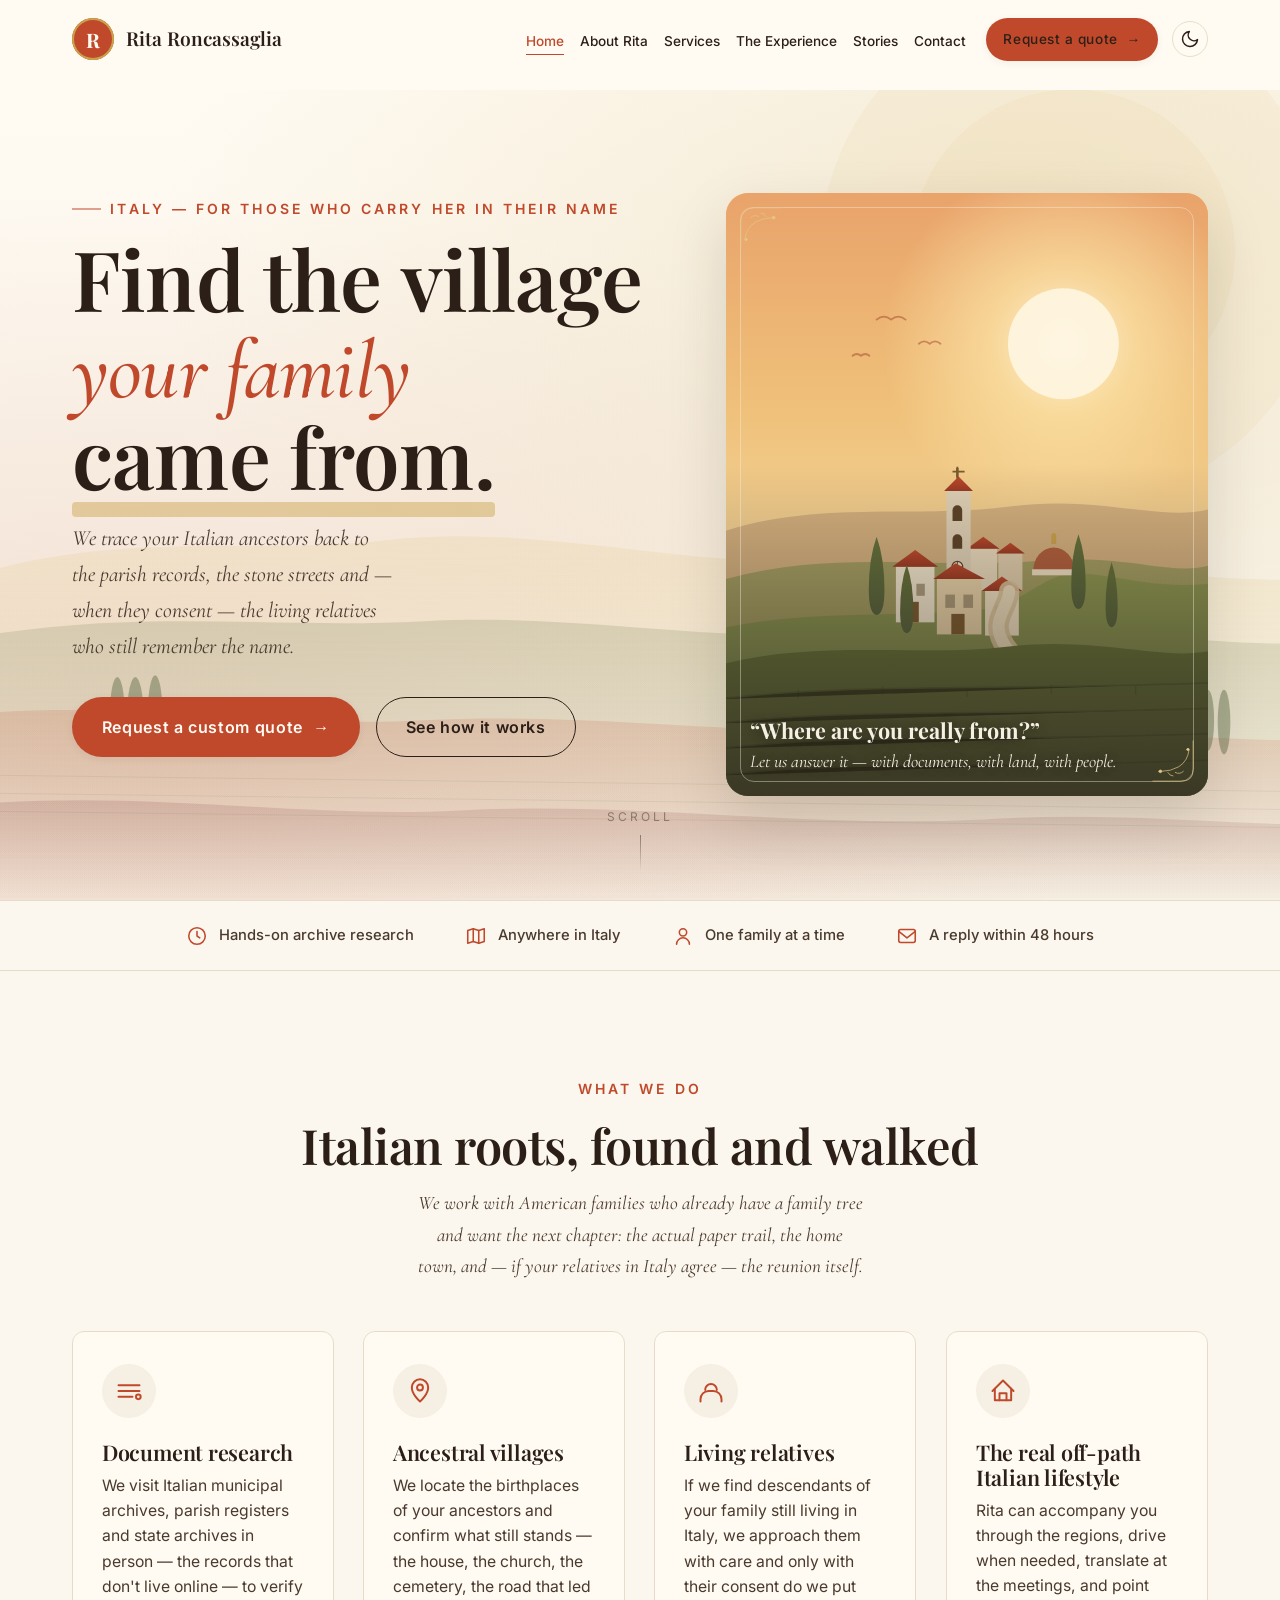
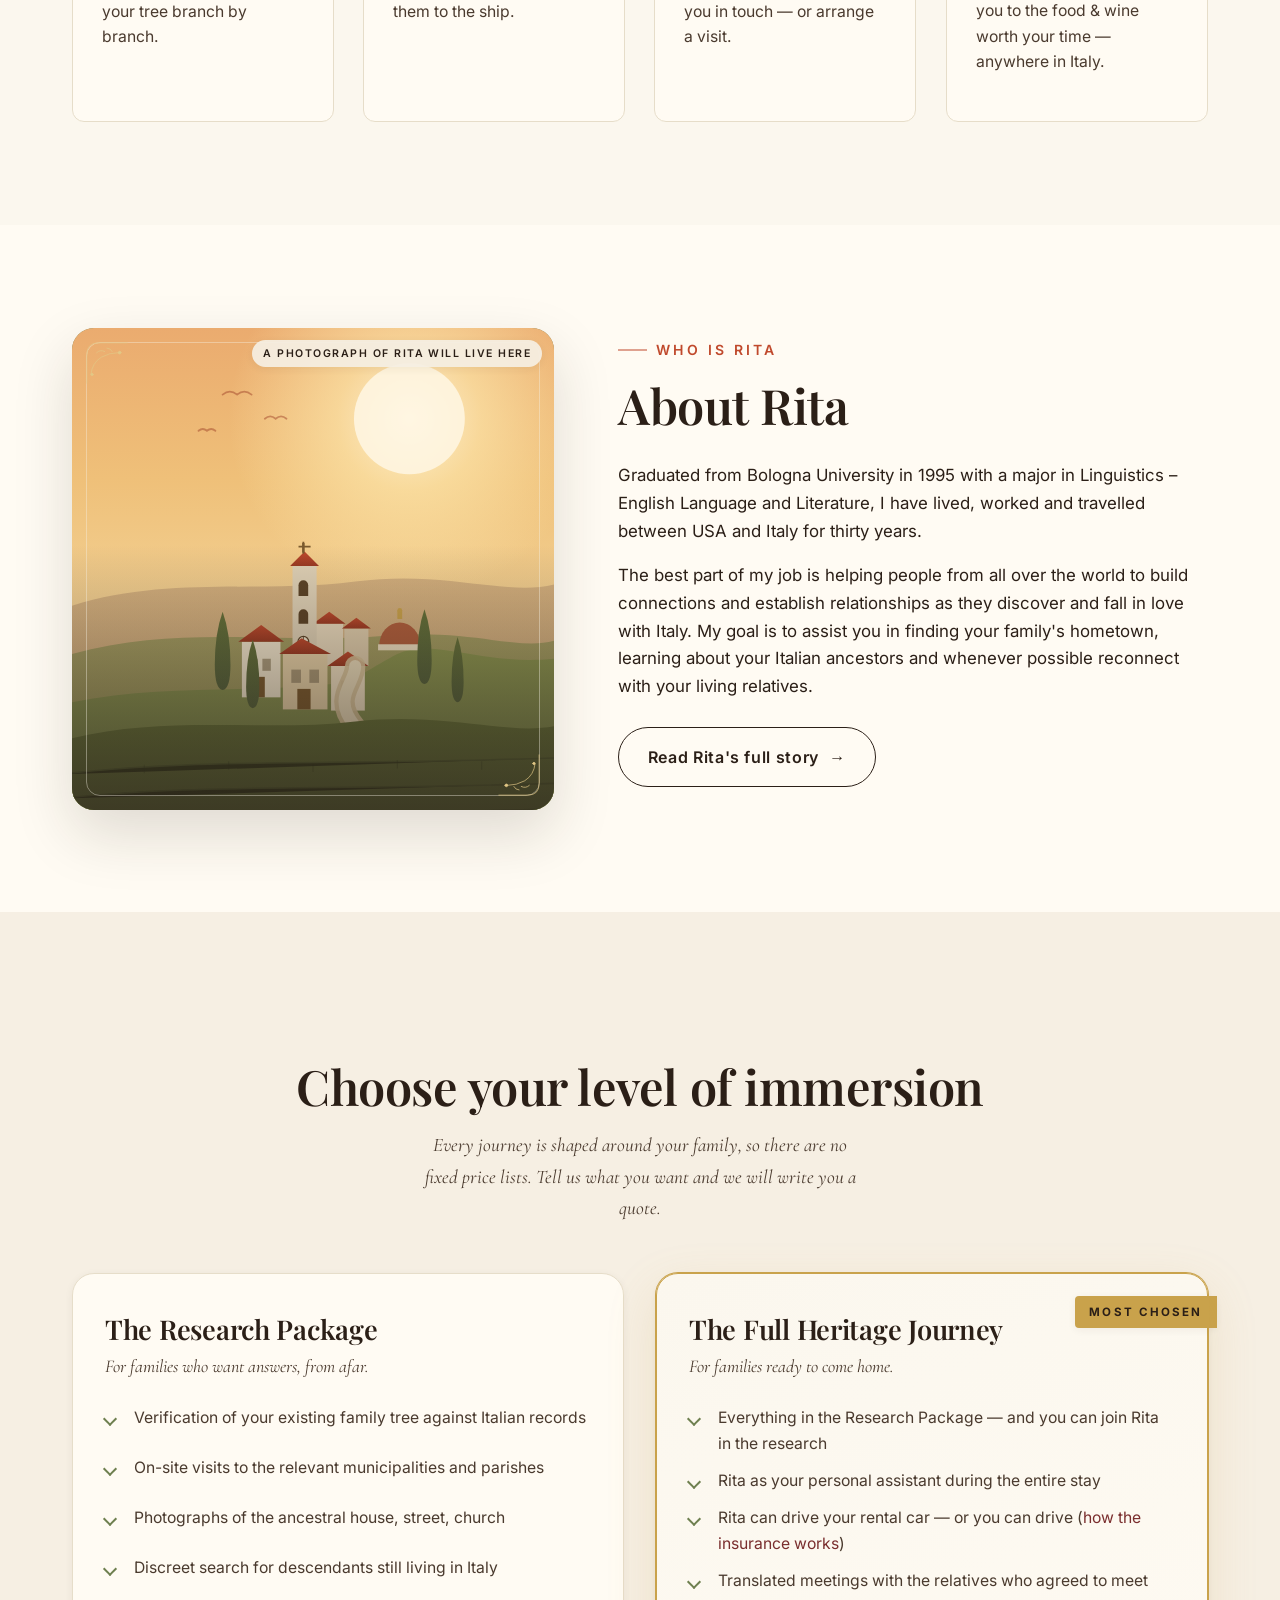
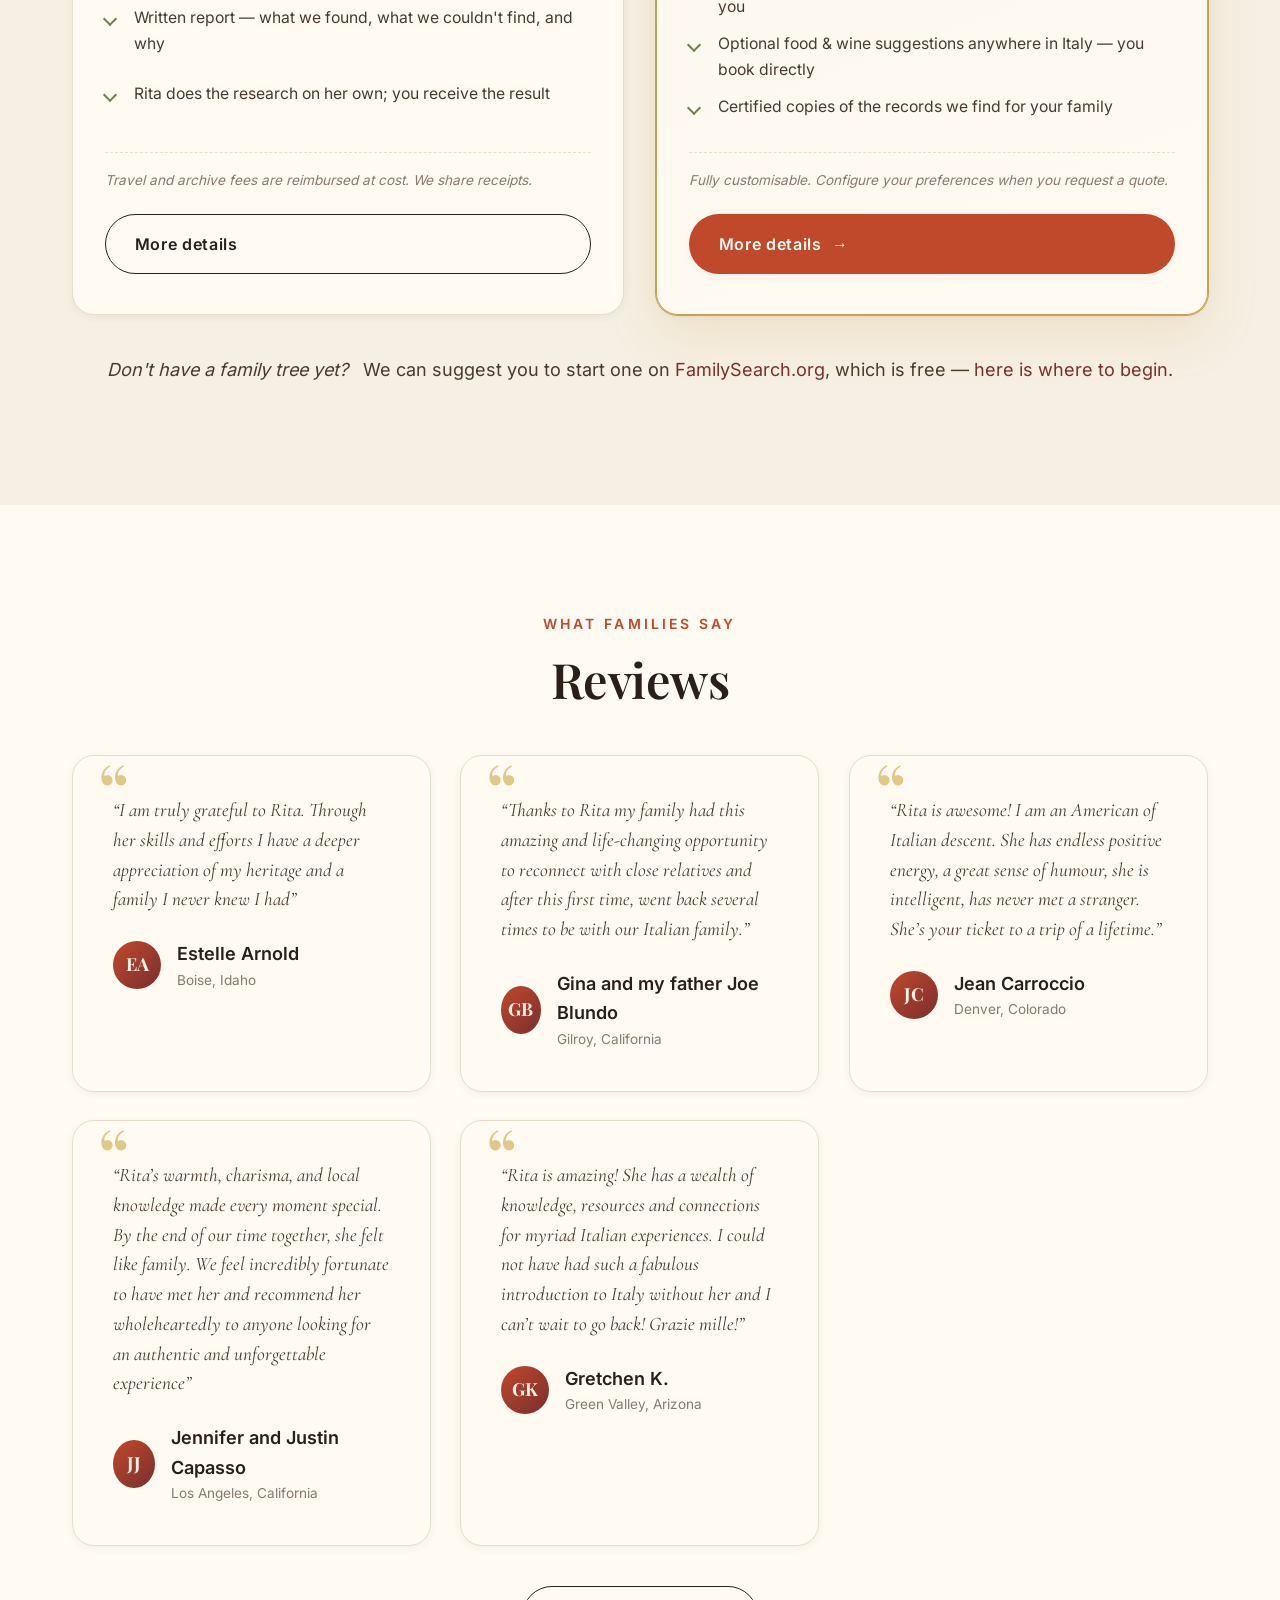
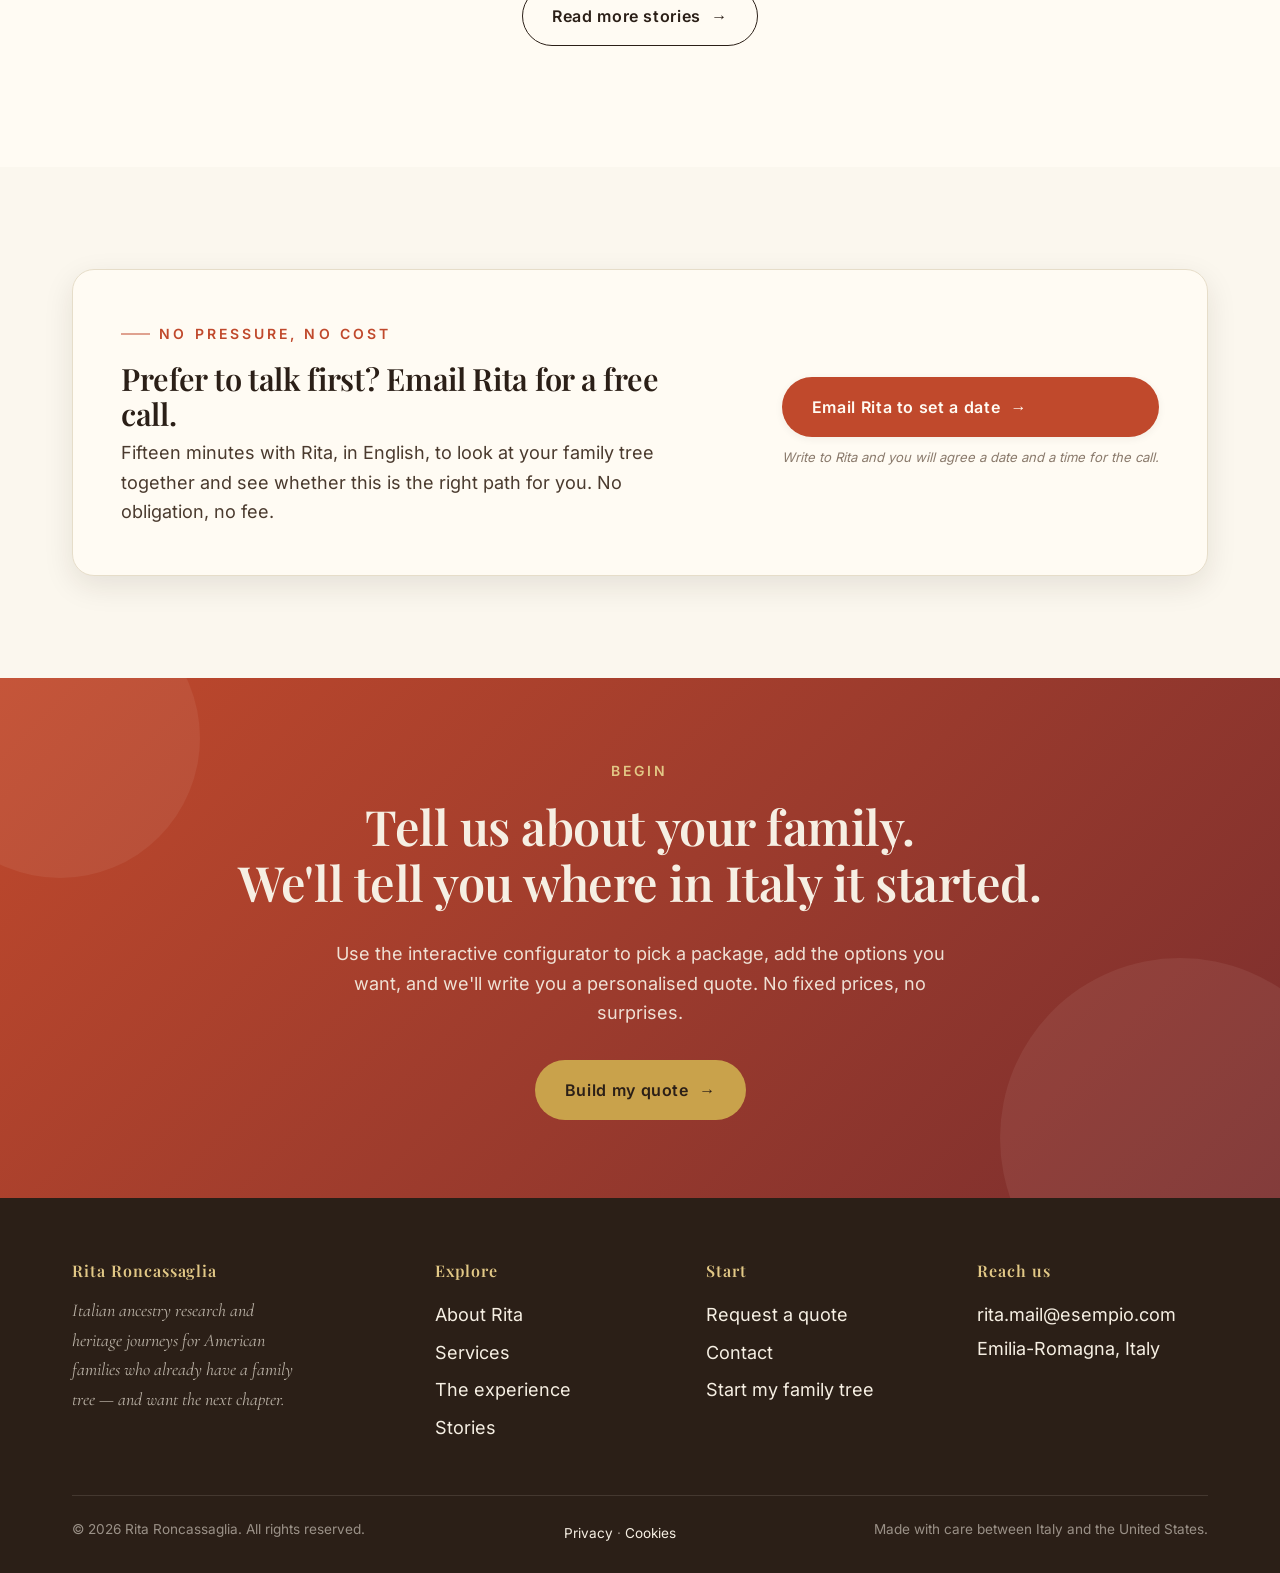
==== index.html @ 7b9db57c "Rita Roncassaglia — Italian ancestry & heritage journeys Static showcase site: HTML, CSS and vanilla" ====
<!DOCTYPE html>
<html lang="en">
<head>
  <meta charset="UTF-8" />
  <meta name="viewport" content="width=device-width, initial-scale=1.0" />
  <meta name="color-scheme" content="light dark" />
  <script>
    (function(){
      function apply(){
        try{
          if(localStorage.getItem("rr_theme")==="dark"){
            document.documentElement.setAttribute("data-theme","dark");
          }else{
            document.documentElement.removeAttribute("data-theme");
          }
        }catch(e){}
      }
      apply();
      window.addEventListener("pageshow", function(e){ if(e.persisted) apply(); });
    })();
  </script>
  <title>Rita Roncassaglia — Italian Ancestry & Heritage Journeys</title>
  <meta name="description" content="Discover your Italian roots. Rita Roncassaglia researches family histories across Italian municipalities and accompanies American families to the villages of their ancestors." />

  <!-- Favicon -->
  <link rel="icon" href="assets/img/favicon.svg" type="image/svg+xml" />
  <link rel="apple-touch-icon" href="assets/img/favicon.svg" />

  <!-- Social cards -->
  <meta property="og:type" content="website" />
  <meta property="og:title" content="Rita Roncassaglia — Italian Ancestry & Heritage Journeys" />
  <meta property="og:description" content="We trace your Italian ancestors to the parish records, the home town, and — when they consent — the living relatives who still remember the name." />
  <meta property="og:image" content="https://rikybasket33.github.io/sito-rita/assets/img/og-card.png" />
  <meta property="og:locale" content="en_US" />
  <meta name="twitter:card" content="summary_large_image" />
  <meta name="twitter:title" content="Rita Roncassaglia — Italian Ancestry & Heritage Journeys" />
  <meta name="twitter:description" content="Find the village your family came from. Document research and heritage journeys across Italy." />
  <meta name="twitter:image" content="https://rikybasket33.github.io/sito-rita/assets/img/og-card.png" />

  <link rel="stylesheet" href="assets/css/fonts.css">
  <link rel="stylesheet" href="assets/css/main.css" />
  <link rel="stylesheet" href="assets/css/responsive.css" />

  <!-- Structured data: helps Google show the business correctly -->
  <script type="application/ld+json">
  {
    "@context": "https://schema.org",
    "@type": "ProfessionalService",
    "name": "Rita Roncassaglia — Italian Ancestry & Heritage Journeys",
    "description": "Italian ancestry research and heritage journeys for American families.",
    "areaServed": "IT",
    "knowsLanguage": ["en", "it"],
    "address": { "@type": "PostalAddress", "addressRegion": "Emilia-Romagna", "addressCountry": "IT" },
    "founder": { "@type": "Person", "name": "Rita Roncassaglia" }
  }
  </script>
</head>
<body>

  <a class="skip-link" href="#main">Skip to content</a>

  <!-- ============================= NAV ============================= -->
  <header class="nav">
    <div class="container nav__inner">
      <a href="index.html" class="brand" aria-label="Home">
        <span class="brand__mark">R</span>
        <span>
          <span class="brand__name" data-biz="name">Rita Roncassaglia</span>
          <span class="brand__tagline" data-biz="tagline">Italian Ancestry &amp; Heritage Journeys</span>
        </span>
      </a>
      <nav class="nav__group">
        <ul class="nav__links">
          <li><a href="index.html">Home</a></li>
          <li><a href="about.html">About Rita</a></li>
          <li><a href="services.html">Services</a></li>
          <li><a href="experience.html">The Experience</a></li>
          <li><a href="testimonials.html">Stories</a></li>
          <li><a href="contact.html">Contact</a></li>
          <li class="nav__cta"><a class="btn btn--primary" href="quote.html"><span>Request a quote</span> <span class="arrow">→</span></a></li>
        </ul>
        <button class="theme-toggle" type="button" aria-label="Switch to dark mode" aria-pressed="false">
          <svg class="icon-moon" viewBox="0 0 24 24" fill="none" stroke="currentColor" stroke-width="1.8" stroke-linecap="round" stroke-linejoin="round" aria-hidden="true">
            <path d="M21 12.79A9 9 0 1 1 11.21 3 7 7 0 0 0 21 12.79z"/>
          </svg>
          <svg class="icon-sun" viewBox="0 0 24 24" fill="none" stroke="currentColor" stroke-width="1.8" stroke-linecap="round" stroke-linejoin="round" aria-hidden="true">
            <circle cx="12" cy="12" r="4"/>
            <path d="M12 2v2M12 20v2M4.93 4.93l1.41 1.41M17.66 17.66l1.41 1.41M2 12h2M20 12h2M4.93 19.07l1.41-1.41M17.66 6.34l1.41-1.41"/>
          </svg>
        </button>
        <button class="nav__toggle" aria-label="Menu" aria-expanded="false">
          <span></span><span></span><span></span>
        </button>
      </nav>
    </div>
  </header>

  <main class="page" id="main">

    <!-- ============================= HERO ============================= -->
    <section class="hero">
      <div class="hero__bg" data-parallax="0.15" aria-hidden="true">
        <img src="assets/img/hero-pattern.svg" alt="" />
      </div>

      <div class="container hero__inner">
        <div>
          <span class="eyebrow">Italy &mdash; for those who carry her in their name</span>
          <h1 class="hero__title" data-word-reveal>
            Find the village
            <span class="italic">your family</span>
            <span class="underline">came from.</span>
          </h1>
          <p class="hero__lead reveal" data-delay="400">
            We trace your Italian ancestors back to the parish records, the stone streets and — when they consent — the living relatives who still remember the name.
          </p>
          <div class="hero__ctas reveal" data-delay="500">
            <a class="btn btn--primary" href="quote.html"><span>Request a custom quote</span> <span class="arrow">→</span></a>
            <a class="btn btn--ghost" href="experience.html">See how it works</a>
          </div>
        </div>

        <figure class="hero__visual media-frame media-frame--portrait reveal reveal--right" data-delay="300">
          <img class="media-frame__img" src="assets/img/hero-village.svg" alt="An Italian hilltop village at golden hour, with a bell tower, cypress trees and vineyards" />
          <span class="media-frame__rule" aria-hidden="true"></span>
          <span class="media-frame__corner media-frame__corner--tl" aria-hidden="true">
            <svg viewBox="0 0 80 80" fill="none"><g stroke="currentColor" stroke-width="1.2" stroke-linecap="round"><path d="M5 75 L5 25 Q5 5 25 5 L75 5"/><path d="M12 60 Q14 40 30 30 Q44 22 60 22"/><circle cx="62" cy="22" r="2.4" fill="currentColor"/><circle cx="14" cy="60" r="2" fill="currentColor"/><path d="M22 22 q 6 -6 14 -2"/><path d="M40 14 q 6 0 9 6"/></g></svg>
          </span>
          <span class="media-frame__corner media-frame__corner--br" aria-hidden="true">
            <svg viewBox="0 0 80 80" fill="none"><g stroke="currentColor" stroke-width="1.2" stroke-linecap="round"><path d="M5 75 L5 25 Q5 5 25 5 L75 5"/><path d="M12 60 Q14 40 30 30 Q44 22 60 22"/><circle cx="62" cy="22" r="2.4" fill="currentColor"/><circle cx="14" cy="60" r="2" fill="currentColor"/><path d="M22 22 q 6 -6 14 -2"/><path d="M40 14 q 6 0 9 6"/></g></svg>
          </span>
          <figcaption class="media-frame__caption">
            <strong>“Where are you really from?”</strong>
            <span>Let us answer it — with documents, with land, with people.</span>
          </figcaption>
        </figure>
      </div>

      <div class="scroll-cue">scroll</div>
    </section>

    <!-- ============================= TRUST STRIP ============================= -->
    <section class="trust" aria-label="Why families choose Rita">
      <div class="container trust__inner">
        <div class="trust__item">
          <svg viewBox="0 0 24 24" fill="none" stroke="currentColor" stroke-width="1.7" stroke-linecap="round" stroke-linejoin="round" aria-hidden="true"><circle cx="12" cy="12" r="9"/><path d="M12 7v5l3 2"/></svg>
          <span>Hands-on archive research</span>
        </div>
        <div class="trust__item">
          <svg viewBox="0 0 24 24" fill="none" stroke="currentColor" stroke-width="1.7" stroke-linecap="round" stroke-linejoin="round" aria-hidden="true"><path d="M9 4 3 6v14l6-2 6 2 6-2V4l-6 2-6-2z"/><path d="M9 4v14M15 6v14"/></svg>
          <span>Anywhere in Italy</span>
        </div>
        <div class="trust__item">
          <svg viewBox="0 0 24 24" fill="none" stroke="currentColor" stroke-width="1.7" stroke-linecap="round" stroke-linejoin="round" aria-hidden="true"><circle cx="12" cy="8" r="4"/><path d="M5 21a7 7 0 0 1 14 0"/></svg>
          <span>One family at a time</span>
        </div>
        <div class="trust__item">
          <svg viewBox="0 0 24 24" fill="none" stroke="currentColor" stroke-width="1.7" stroke-linecap="round" stroke-linejoin="round" aria-hidden="true"><rect x="3" y="5" width="18" height="14" rx="2"/><path d="M3 7l9 7 9-7"/></svg>
          <span>A reply within 48 hours</span>
        </div>
      </div>
    </section>

    <!-- ============================= INTRO / VALUE ============================= -->
    <section class="section section--cream">
      <div class="container">
        <div style="text-align:center;">
          <span class="eyebrow eyebrow--center reveal">What we do</span>
          <h2 class="section-title reveal">Italian roots, found and walked</h2>
          <p class="section-subtitle reveal" style="margin-left:auto; margin-right:auto;">
            We work with American families who already have a family tree and want the next chapter:
            the actual paper trail, the home town, and — if your relatives in Italy agree — the reunion itself.
          </p>
        </div>

        <div class="feature-grid" style="margin-top: 3rem;">
          <article class="feature reveal">
            <div class="feature__icon" aria-hidden="true">
              <svg width="28" height="28" viewBox="0 0 24 24" fill="none" stroke="currentColor" stroke-width="1.7" stroke-linecap="round" stroke-linejoin="round">
                <path d="M3 7h18M3 12h18M3 17h12"/><circle cx="20" cy="17" r="2"/>
              </svg>
            </div>
            <h3 class="feature__title">Document research</h3>
            <p class="feature__body">
              We visit Italian municipal archives, parish registers and state archives in person — the records
              that don't live online — to verify your tree branch by branch.
            </p>
          </article>

          <article class="feature reveal" data-delay="100">
            <div class="feature__icon" aria-hidden="true">
              <svg width="28" height="28" viewBox="0 0 24 24" fill="none" stroke="currentColor" stroke-width="1.7" stroke-linecap="round" stroke-linejoin="round">
                <path d="M12 21s-7-6-7-12a7 7 0 0114 0c0 6-7 12-7 12z"/><circle cx="12" cy="9" r="2.5"/>
              </svg>
            </div>
            <h3 class="feature__title">Ancestral villages</h3>
            <p class="feature__body">
              We locate the birthplaces of your ancestors and confirm what still stands —
              the house, the church, the cemetery, the road that led them to the ship.
            </p>
          </article>

          <article class="feature reveal" data-delay="200">
            <div class="feature__icon" aria-hidden="true">
              <svg width="28" height="28" viewBox="0 0 24 24" fill="none" stroke="currentColor" stroke-width="1.7" stroke-linecap="round" stroke-linejoin="round">
                <path d="M17 11a5 5 0 10-10 0M3 21v-2a7 7 0 017-7h4a7 7 0 017 7v2"/>
              </svg>
            </div>
            <h3 class="feature__title">Living relatives</h3>
            <p class="feature__body">
              If we find descendants of your family still living in Italy, we approach them with care
              and only with their consent do we put you in touch — or arrange a visit.
            </p>
          </article>

          <article class="feature reveal" data-delay="300">
            <div class="feature__icon" aria-hidden="true">
              <svg width="28" height="28" viewBox="0 0 24 24" fill="none" stroke="currentColor" stroke-width="1.7" stroke-linecap="round" stroke-linejoin="round">
                <path d="M3 12l9-9 9 9"/><path d="M5 10v10h14V10"/><path d="M9 20v-6h6v6"/>
              </svg>
            </div>
            <h3 class="feature__title">The real off-path Italian lifestyle</h3>
            <p class="feature__body">
              Rita can accompany you through the regions, drive when needed, translate at the meetings,
              and point you to the food &amp; wine worth your time — anywhere in Italy.
            </p>
          </article>
        </div>
      </div>
    </section>

    <!-- ============================= ABOUT TEASER ============================= -->
    <section class="section">
      <div class="container">
        <div class="profile">
          <figure class="profile__media media-frame media-frame--square reveal reveal--left" style="margin:0;">
            <img class="media-frame__img" src="assets/img/hero-village.svg" alt="" aria-hidden="true" />
            <span class="media-frame__rule" aria-hidden="true"></span>
            <span class="media-frame__badge">A photograph of Rita will live here</span>
            <span class="media-frame__corner media-frame__corner--tl" aria-hidden="true">
              <svg viewBox="0 0 80 80" fill="none"><g stroke="currentColor" stroke-width="1.2" stroke-linecap="round"><path d="M5 75 L5 25 Q5 5 25 5 L75 5"/><path d="M12 60 Q14 40 30 30 Q44 22 60 22"/><circle cx="62" cy="22" r="2.4" fill="currentColor"/><circle cx="14" cy="60" r="2" fill="currentColor"/><path d="M22 22 q 6 -6 14 -2"/><path d="M40 14 q 6 0 9 6"/></g></svg>
            </span>
            <span class="media-frame__corner media-frame__corner--br" aria-hidden="true">
              <svg viewBox="0 0 80 80" fill="none"><g stroke="currentColor" stroke-width="1.2" stroke-linecap="round"><path d="M5 75 L5 25 Q5 5 25 5 L75 5"/><path d="M12 60 Q14 40 30 30 Q44 22 60 22"/><circle cx="62" cy="22" r="2.4" fill="currentColor"/><circle cx="14" cy="60" r="2" fill="currentColor"/><path d="M22 22 q 6 -6 14 -2"/><path d="M40 14 q 6 0 9 6"/></g></svg>
            </span>
          </figure>
          <div class="profile__body reveal reveal--right">
            <span class="eyebrow">Who is Rita</span>
            <h2>About Rita</h2>
            <p>
              Graduated from Bologna University in 1995 with a major in Linguistics – English Language
              and Literature, I have lived, worked and travelled between USA and Italy for thirty years.
            </p>
            <p>
              The best part of my job is helping people from all over the world to build connections and
              establish relationships as they discover and fall in love with Italy. My goal is to assist
              you in finding your family's hometown, learning about your Italian ancestors and whenever
              possible reconnect with your living relatives.
            </p>
            <p>
              <a href="about.html" class="btn btn--ghost" style="margin-top: 0.6rem;"><span>Read Rita's full story</span> <span class="arrow">→</span></a>
            </p>
          </div>
        </div>
      </div>
    </section>

    <!-- ============================= PACKAGES PREVIEW ============================= -->
    <section class="section section--cream-deep">
      <div class="container">
        <div style="text-align:center;">
          <span class="eyebrow eyebrow--center reveal">Two ways to begin</span>
          <h2 class="section-title reveal">Choose your level of immersion</h2>
          <p class="section-subtitle reveal" style="margin-left:auto; margin-right:auto;">
            Every journey is shaped around your family, so there are no fixed price lists.
            Tell us what you want and we will write you a quote.
          </p>
        </div>

        <div class="packages" style="margin-top: 3rem;">
          <article class="package reveal">
            <h3 class="package__name">The Research Package</h3>
            <p class="package__sub">For families who want answers, from afar.</p>
            <ul class="package__list">
              <li>Verification of your existing family tree against Italian records</li>
              <li>On-site visits to the relevant municipalities and parishes</li>
              <li>Photographs of the ancestral house, street, church</li>
              <li>Discreet search for descendants still living in Italy</li>
              <li>Written report &mdash; what we found, what we couldn't find, and why</li>
              <li>Rita does the research on her own; you receive the result</li>
            </ul>
            <p class="package__note">
              Travel and archive fees are reimbursed at cost. We share receipts.
            </p>
            <a href="services.html#research" class="btn btn--ghost">More details</a>
          </article>

          <article class="package package--featured reveal" data-delay="150">
            <div class="package__ribbon">Most chosen</div>
            <h3 class="package__name">The Full Heritage Journey</h3>
            <p class="package__sub">For families ready to come home.</p>
            <ul class="package__list">
              <li>Everything in the Research Package — and you can join Rita in the research</li>
              <li>Rita as your personal assistant during the entire stay</li>
              <li>Rita can drive your rental car &mdash; or you can drive (<a href="services.html#driving">how the insurance works</a>)</li>
              <li>Translated meetings with the relatives who agreed to meet you</li>
              <li>Optional food &amp; wine suggestions anywhere in Italy — you book directly</li>
              <li>Certified copies of the records we find for your family</li>
            </ul>
            <p class="package__note">
              Fully customisable. Configure your preferences when you request a quote.
            </p>
            <a href="services.html#journey" class="btn btn--primary"><span>More details</span> <span class="arrow">→</span></a>
          </article>
        </div>

        <p class="reveal" style="text-align:center; margin-top: 2.5rem; color: var(--c-ink-soft);">
          <em>Don't have a family tree yet?</em> &nbsp;
          We can suggest you to start one on
          <a href="https://www.familysearch.org" target="_blank" rel="noopener">FamilySearch.org</a>,
          which is free &mdash; <a href="contact.html#tree">here is where to begin</a>.
        </p>
      </div>
    </section>

    <!-- ============================= TESTIMONIALS PREVIEW ============================= -->
    <section class="section">
      <div class="container">
        <div style="text-align:center;">
          <span class="eyebrow eyebrow--center reveal">What families say</span>
          <h2 class="section-title reveal">Reviews</h2>
        </div>

        <div class="testimonials-grid" style="margin-top: 3rem;">
          <article class="testimonial reveal">
            <p class="testimonial__body">
              &ldquo;I am truly grateful to Rita. Through her skills and efforts I have a deeper appreciation of my heritage and a family I never knew I had&rdquo;
            </p>
            <div class="testimonial__author">
              <div class="testimonial__avatar">EA</div>
              <div>
                <div class="testimonial__name">Estelle Arnold</div>
                <div class="testimonial__from">Boise, Idaho</div>
              </div>
            </div>
          </article>

          <article class="testimonial reveal" data-delay="80">
            <p class="testimonial__body">
              &ldquo;Thanks to Rita my family had this amazing and life-changing opportunity to reconnect with close relatives and after this first time, went back several times to be with our Italian family.&rdquo;
            </p>
            <div class="testimonial__author">
              <div class="testimonial__avatar">GB</div>
              <div>
                <div class="testimonial__name">Gina and my father Joe Blundo</div>
                <div class="testimonial__from">Gilroy, California</div>
              </div>
            </div>
          </article>

          <article class="testimonial reveal" data-delay="160">
            <p class="testimonial__body">
              &ldquo;Rita is awesome! I am an American of Italian descent. She has endless positive energy, a great sense of humour, she is intelligent, has never met a stranger. She&rsquo;s your ticket to a trip of a lifetime.&rdquo;
            </p>
            <div class="testimonial__author">
              <div class="testimonial__avatar">JC</div>
              <div>
                <div class="testimonial__name">Jean Carroccio</div>
                <div class="testimonial__from">Denver, Colorado</div>
              </div>
            </div>
          </article>

          <article class="testimonial reveal" data-delay="240">
            <p class="testimonial__body">
              &ldquo;Rita&rsquo;s warmth, charisma, and local knowledge made every moment special. By the end of our time together, she felt like family. We feel incredibly fortunate to have met her and recommend her wholeheartedly to anyone looking for an authentic and unforgettable experience&rdquo;
            </p>
            <div class="testimonial__author">
              <div class="testimonial__avatar">JJ</div>
              <div>
                <div class="testimonial__name">Jennifer and Justin Capasso</div>
                <div class="testimonial__from">Los Angeles, California</div>
              </div>
            </div>
          </article>

          <article class="testimonial reveal" data-delay="320">
            <p class="testimonial__body">
              &ldquo;Rita is amazing! She has a wealth of knowledge, resources and connections for myriad Italian experiences. I could not have had such a fabulous introduction to Italy without her and I can&rsquo;t wait to go back! Grazie mille!&rdquo;
            </p>
            <div class="testimonial__author">
              <div class="testimonial__avatar">GK</div>
              <div>
                <div class="testimonial__name">Gretchen K.</div>
                <div class="testimonial__from">Green Valley, Arizona</div>
              </div>
            </div>
          </article>
        </div>

        <p class="reveal" style="text-align:center; margin-top: 2.5rem;">
          <a href="testimonials.html" class="btn btn--ghost"><span>Read more stories</span> <span class="arrow">→</span></a>
        </p>
      </div>
    </section>

    <!-- ============================= BOOKING ============================= -->
    <section class="section section--cream" id="book">
      <div class="container">
        <div class="booking-card reveal">
          <div class="booking-card__body">
            <span class="eyebrow">No pressure, no cost</span>
            <h3>Prefer to talk first? Email Rita for a free call.</h3>
            <p>
              Fifteen minutes with Rita, in English, to look at your family tree together and see whether this is the right path for you. No obligation, no fee.
            </p>
          </div>
          <div class="booking-card__cta">
            <a class="btn btn--primary" href="mailto:?subject=A free call with Rita" data-biz-email-href><span>Email Rita to set a date</span> <span class="arrow">→</span></a>
            <span class="booking-card__note">Write to Rita and you will agree a date and a time for the call.</span>
          </div>
        </div>
      </div>
    </section>

    <!-- ============================= CTA STRIP ============================= -->
    <section class="cta-strip">
      <div class="container">
        <span class="eyebrow eyebrow--center reveal" style="color:var(--c-gold-soft);">Begin</span>
        <h2 class="reveal">Tell us about your family.<br>We'll tell you where in Italy it started.</h2>
        <p class="reveal">
          Use the interactive configurator to pick a package, add the options you want,
          and we'll write you a personalised quote. No fixed prices, no surprises.
        </p>
        <a href="quote.html" class="btn btn--gold reveal"><span>Build my quote</span> <span class="arrow">→</span></a>
      </div>
    </section>

  </main>

  <!-- ============================= FOOTER ============================= -->
  <footer class="footer">
    <div class="container">
      <div class="footer__grid">
        <div class="footer__brand">
          <h4 data-biz="name">Rita Roncassaglia</h4>
          <p>Italian ancestry research and heritage journeys for American families who already have a family tree — and want the next chapter.</p>
        </div>
        <div>
          <h4>Explore</h4>
          <ul>
            <li><a href="about.html">About Rita</a></li>
            <li><a href="services.html">Services</a></li>
            <li><a href="experience.html">The experience</a></li>
            <li><a href="testimonials.html">Stories</a></li>
          </ul>
        </div>
        <div>
          <h4>Start</h4>
          <ul>
            <li><a href="quote.html">Request a quote</a></li>
            <li><a href="contact.html">Contact</a></li>
            <li><a href="contact.html#tree">Start my family tree</a></li>
          </ul>
        </div>
        <div>
          <h4>Reach us</h4>
          <ul>
            <li><a href="#" data-biz="email">info@example.com</a></li>
            <li><span data-biz="location">Emilia-Romagna, Italy</span></li>
          </ul>
        </div>
      </div>
      <div class="footer__bottom">
        <span>© <span data-biz="year">2026</span> Rita Roncassaglia. <span>All rights reserved.</span></span>
        <span><a href="privacy.html">Privacy</a> &middot; <a href="cookies.html">Cookies</a></span>
        <span>Made with care between Italy and the United States.</span>
      </div>
    </div>
  </footer>

  <script src="assets/js/config.js"></script>
  <script src="assets/js/main.js"></script>
</body>
</html>
---- assets/css/fonts.css ----
/* Font ospitati in proprio: nessuna chiamata a Google dal browser del visitatore (GDPR).
   Sottoinsiemi latin e latin-ext. File .woff2 in assets/fonts/. */
/* latin-ext */
@font-face {
  font-family: 'Cormorant Garamond';
  font-style: italic;
  font-weight: 400 700;
  font-display: swap;
  src: url(../fonts/cormorantgaramond-co3ZmX5slCNuHLi8bLeY9MK7whWMhyjYrEtGmSq17w.woff2) format('woff2');
  unicode-range: U+0100-02BA, U+02BD-02C5, U+02C7-02CC, U+02CE-02D7, U+02DD-02FF, U+0304, U+0308, U+0329, U+1D00-1DBF, U+1E00-1E9F, U+1EF2-1EFF, U+2020, U+20A0-20AB, U+20AD-20C0, U+2113, U+2C60-2C7F, U+A720-A7FF;
}
/* latin */
@font-face {
  font-family: 'Cormorant Garamond';
  font-style: italic;
  font-weight: 400 700;
  font-display: swap;
  src: url(../fonts/cormorantgaramond-co3ZmX5slCNuHLi8bLeY9MK7whWMhyjYrEtImSo.woff2) format('woff2');
  unicode-range: U+0000-00FF, U+0131, U+0152-0153, U+02BB-02BC, U+02C6, U+02DA, U+02DC, U+0304, U+0308, U+0329, U+2000-206F, U+20AC, U+2122, U+2191, U+2193, U+2212, U+2215, U+FEFF, U+FFFD;
}
/* latin-ext */
@font-face {
  font-family: 'Cormorant Garamond';
  font-style: normal;
  font-weight: 400 700;
  font-display: swap;
  src: url(../fonts/cormorantgaramond-co3bmX5slCNuHLi8bLeY9MK7whWMhyjYp3tKgS4.woff2) format('woff2');
  unicode-range: U+0100-02BA, U+02BD-02C5, U+02C7-02CC, U+02CE-02D7, U+02DD-02FF, U+0304, U+0308, U+0329, U+1D00-1DBF, U+1E00-1E9F, U+1EF2-1EFF, U+2020, U+20A0-20AB, U+20AD-20C0, U+2113, U+2C60-2C7F, U+A720-A7FF;
}
/* latin */
@font-face {
  font-family: 'Cormorant Garamond';
  font-style: normal;
  font-weight: 400 700;
  font-display: swap;
  src: url(../fonts/cormorantgaramond-co3bmX5slCNuHLi8bLeY9MK7whWMhyjYqXtK.woff2) format('woff2');
  unicode-range: U+0000-00FF, U+0131, U+0152-0153, U+02BB-02BC, U+02C6, U+02DA, U+02DC, U+0304, U+0308, U+0329, U+2000-206F, U+20AC, U+2122, U+2191, U+2193, U+2212, U+2215, U+FEFF, U+FFFD;
}
/* latin-ext */
@font-face {
  font-family: 'Inter';
  font-style: normal;
  font-weight: 400;
  font-display: swap;
  src: url(../fonts/inter-UcC73FwrK3iLTeHuS_nVMrMxCp50SjIa25L7SUc.woff2) format('woff2');
  unicode-range: U+0100-02BA, U+02BD-02C5, U+02C7-02CC, U+02CE-02D7, U+02DD-02FF, U+0304, U+0308, U+0329, U+1D00-1DBF, U+1E00-1E9F, U+1EF2-1EFF, U+2020, U+20A0-20AB, U+20AD-20C0, U+2113, U+2C60-2C7F, U+A720-A7FF;
}
/* latin */
@font-face {
  font-family: 'Inter';
  font-style: normal;
  font-weight: 400;
  font-display: swap;
  src: url(../fonts/inter-UcC73FwrK3iLTeHuS_nVMrMxCp50SjIa1ZL7.woff2) format('woff2');
  unicode-range: U+0000-00FF, U+0131, U+0152-0153, U+02BB-02BC, U+02C6, U+02DA, U+02DC, U+0304, U+0308, U+0329, U+2000-206F, U+20AC, U+2122, U+2191, U+2193, U+2212, U+2215, U+FEFF, U+FFFD;
}
/* latin-ext */
@font-face {
  font-family: 'Inter';
  font-style: normal;
  font-weight: 500;
  font-display: swap;
  src: url(../fonts/inter-UcC73FwrK3iLTeHuS_nVMrMxCp50SjIa25L7SUc.woff2) format('woff2');
  unicode-range: U+0100-02BA, U+02BD-02C5, U+02C7-02CC, U+02CE-02D7, U+02DD-02FF, U+0304, U+0308, U+0329, U+1D00-1DBF, U+1E00-1E9F, U+1EF2-1EFF, U+2020, U+20A0-20AB, U+20AD-20C0, U+2113, U+2C60-2C7F, U+A720-A7FF;
}
/* latin */
@font-face {
  font-family: 'Inter';
  font-style: normal;
  font-weight: 500;
  font-display: swap;
  src: url(../fonts/inter-UcC73FwrK3iLTeHuS_nVMrMxCp50SjIa1ZL7.woff2) format('woff2');
  unicode-range: U+0000-00FF, U+0131, U+0152-0153, U+02BB-02BC, U+02C6, U+02DA, U+02DC, U+0304, U+0308, U+0329, U+2000-206F, U+20AC, U+2122, U+2191, U+2193, U+2212, U+2215, U+FEFF, U+FFFD;
}
/* latin-ext */
@font-face {
  font-family: 'Inter';
  font-style: normal;
  font-weight: 600;
  font-display: swap;
  src: url(../fonts/inter-UcC73FwrK3iLTeHuS_nVMrMxCp50SjIa25L7SUc.woff2) format('woff2');
  unicode-range: U+0100-02BA, U+02BD-02C5, U+02C7-02CC, U+02CE-02D7, U+02DD-02FF, U+0304, U+0308, U+0329, U+1D00-1DBF, U+1E00-1E9F, U+1EF2-1EFF, U+2020, U+20A0-20AB, U+20AD-20C0, U+2113, U+2C60-2C7F, U+A720-A7FF;
}
/* latin */
@font-face {
  font-family: 'Inter';
  font-style: normal;
  font-weight: 600;
  font-display: swap;
  src: url(../fonts/inter-UcC73FwrK3iLTeHuS_nVMrMxCp50SjIa1ZL7.woff2) format('woff2');
  unicode-range: U+0000-00FF, U+0131, U+0152-0153, U+02BB-02BC, U+02C6, U+02DA, U+02DC, U+0304, U+0308, U+0329, U+2000-206F, U+20AC, U+2122, U+2191, U+2193, U+2212, U+2215, U+FEFF, U+FFFD;
}
/* latin-ext */
@font-face {
  font-family: 'Inter';
  font-style: normal;
  font-weight: 700;
  font-display: swap;
  src: url(../fonts/inter-UcC73FwrK3iLTeHuS_nVMrMxCp50SjIa25L7SUc.woff2) format('woff2');
  unicode-range: U+0100-02BA, U+02BD-02C5, U+02C7-02CC, U+02CE-02D7, U+02DD-02FF, U+0304, U+0308, U+0329, U+1D00-1DBF, U+1E00-1E9F, U+1EF2-1EFF, U+2020, U+20A0-20AB, U+20AD-20C0, U+2113, U+2C60-2C7F, U+A720-A7FF;
}
/* latin */
@font-face {
  font-family: 'Inter';
  font-style: normal;
  font-weight: 700;
  font-display: swap;
  src: url(../fonts/inter-UcC73FwrK3iLTeHuS_nVMrMxCp50SjIa1ZL7.woff2) format('woff2');
  unicode-range: U+0000-00FF, U+0131, U+0152-0153, U+02BB-02BC, U+02C6, U+02DA, U+02DC, U+0304, U+0308, U+0329, U+2000-206F, U+20AC, U+2122, U+2191, U+2193, U+2212, U+2215, U+FEFF, U+FFFD;
}
/* latin-ext */
@font-face {
  font-family: 'Playfair Display';
  font-style: italic;
  font-weight: 400 700;
  font-display: swap;
  src: url(../fonts/playfairdisplay-nuFkD-vYSZviVYUb_rj3ij__anPXDTnojEk72xU.woff2) format('woff2');
  unicode-range: U+0100-02BA, U+02BD-02C5, U+02C7-02CC, U+02CE-02D7, U+02DD-02FF, U+0304, U+0308, U+0329, U+1D00-1DBF, U+1E00-1E9F, U+1EF2-1EFF, U+2020, U+20A0-20AB, U+20AD-20C0, U+2113, U+2C60-2C7F, U+A720-A7FF;
}
/* latin */
@font-face {
  font-family: 'Playfair Display';
  font-style: italic;
  font-weight: 400 700;
  font-display: swap;
  src: url(../fonts/playfairdisplay-nuFkD-vYSZviVYUb_rj3ij__anPXDTnogkk7.woff2) format('woff2');
  unicode-range: U+0000-00FF, U+0131, U+0152-0153, U+02BB-02BC, U+02C6, U+02DA, U+02DC, U+0304, U+0308, U+0329, U+2000-206F, U+20AC, U+2122, U+2191, U+2193, U+2212, U+2215, U+FEFF, U+FFFD;
}
/* latin-ext */
@font-face {
  font-family: 'Playfair Display';
  font-style: normal;
  font-weight: 400 700;
  font-display: swap;
  src: url(../fonts/playfairdisplay-nuFiD-vYSZviVYUb_rj3ij__anPXDTLYgFE_.woff2) format('woff2');
  unicode-range: U+0100-02BA, U+02BD-02C5, U+02C7-02CC, U+02CE-02D7, U+02DD-02FF, U+0304, U+0308, U+0329, U+1D00-1DBF, U+1E00-1E9F, U+1EF2-1EFF, U+2020, U+20A0-20AB, U+20AD-20C0, U+2113, U+2C60-2C7F, U+A720-A7FF;
}
/* latin */
@font-face {
  font-family: 'Playfair Display';
  font-style: normal;
  font-weight: 400 700;
  font-display: swap;
  src: url(../fonts/playfairdisplay-nuFiD-vYSZviVYUb_rj3ij__anPXDTzYgA.woff2) format('woff2');
  unicode-range: U+0000-00FF, U+0131, U+0152-0153, U+02BB-02BC, U+02C6, U+02DA, U+02DC, U+0304, U+0308, U+0329, U+2000-206F, U+20AC, U+2122, U+2191, U+2193, U+2212, U+2215, U+FEFF, U+FFFD;
}
---- assets/css/main.css ----
/* =============================================================
   ROOT TOKENS — Tuscan / Italian heritage palette
   ============================================================= */
:root {
  /* Colors */
  --c-terracotta: #C0492C;
  --c-terracotta-deep: #9A3A23;
  --c-cream: #F6EFE3;
  --c-cream-soft: #FBF7EE;
  --c-ivory: #FFFBF3;
  --c-olive: #6E7F4F;
  --c-olive-deep: #54623C;
  --c-wine: #7A2E2E;
  --c-wine-deep: #5B2020;
  --c-gold: #C9A24B;
  --c-gold-soft: #E2C886;
  --c-ink: #2B1F17;
  --c-ink-soft: #4A3A2E;
  --c-muted: #8A7A6C;
  --c-line: #E6DDC9;

  /* Typography */
  --f-display: "Playfair Display", "Cormorant Garamond", Georgia, serif;
  --f-accent: "Cormorant Garamond", Georgia, serif;
  --f-body: "Inter", "Helvetica Neue", Arial, sans-serif;

  /* Sizing — generous for older readers */
  --fs-xxxl: clamp(2.6rem, 5.5vw, 4.6rem);
  --fs-xxl:  clamp(2rem, 3.8vw, 3.2rem);
  --fs-xl:   clamp(1.5rem, 2.4vw, 2.1rem);
  --fs-l:    clamp(1.2rem, 1.5vw, 1.4rem);
  --fs-m:    1.125rem;
  --fs-s:    1rem;
  --fs-xs:   0.875rem;

  /* Layout */
  --container: 1200px;
  --container-narrow: 880px;
  --radius-s: 6px;
  --radius-m: 12px;
  --radius-l: 22px;

  /* Shadows — soft and warm, never harsh */
  --shadow-s: 0 2px 8px rgba(43, 31, 23, 0.06);
  --shadow-m: 0 10px 30px rgba(43, 31, 23, 0.10);
  --shadow-l: 0 24px 60px rgba(43, 31, 23, 0.15);

  /* Motion */
  --ease: cubic-bezier(0.22, 0.61, 0.36, 1);
  --t-fast: 180ms;
  --t-med: 380ms;
  --t-slow: 720ms;
}

/* =============================================================
   RESET / BASE
   ============================================================= */
*, *::before, *::after { box-sizing: border-box; }

html {
  scroll-behavior: smooth;
  /* La barra in alto e' fissa: senza questo, saltando a un
     ancoraggio (#driving, #journey, #tree...) il titolo finisce sotto. */
  scroll-padding-top: 6rem;
}

body {
  margin: 0;
  font-family: var(--f-body);
  font-size: var(--fs-m);
  line-height: 1.65;
  color: var(--c-ink);
  background: var(--c-ivory);
  -webkit-font-smoothing: antialiased;
  text-rendering: optimizeLegibility;
}

img, svg { max-width: 100%; display: block; }

h1, h2, h3, h4 {
  font-family: var(--f-display);
  font-weight: 600;
  color: var(--c-ink);
  line-height: 1.15;
  letter-spacing: -0.01em;
  margin: 0 0 0.6em;
}

h1 { font-size: var(--fs-xxxl); }
h2 { font-size: var(--fs-xxl); }
h3 { font-size: var(--fs-xl); }
h4 { font-size: var(--fs-l); }

p { margin: 0 0 1em; }

a {
  color: var(--c-wine);
  text-decoration: none;
  transition: color var(--t-fast) var(--ease);
}
a:hover { color: var(--c-terracotta); }

::selection { background: var(--c-gold-soft); color: var(--c-ink); }

/* =============================================================
   LAYOUT HELPERS
   ============================================================= */
.container {
  width: 100%;
  max-width: var(--container);
  margin: 0 auto;
  padding: 0 clamp(1rem, 3vw, 2rem);
}
.container--narrow { max-width: var(--container-narrow); }

.section {
  padding: clamp(4rem, 8vw, 7rem) 0;
  position: relative;
}
.section--tight { padding: clamp(2.5rem, 5vw, 4rem) 0; }
.section--cream { background: var(--c-cream-soft); }
.section--cream-deep { background: var(--c-cream); }
.section--dark {
  background: var(--c-ink);
  color: var(--c-cream);
}
.section--dark h1, .section--dark h2, .section--dark h3, .section--dark h4 { color: var(--c-cream); }
.section--dark a { color: var(--c-gold-soft); }

.eyebrow {
  display: inline-block;
  font-family: var(--f-body);
  font-size: var(--fs-xs);
  text-transform: uppercase;
  letter-spacing: 0.22em;
  color: var(--c-terracotta);
  font-weight: 600;
  margin-bottom: 1rem;
  position: relative;
  padding-left: 2.4rem;
}
.eyebrow::before {
  content: "";
  position: absolute;
  left: 0; top: 50%;
  width: 1.8rem; height: 1px;
  background: var(--c-terracotta);
  transform: translateY(-50%);
}
.section--dark .eyebrow { color: var(--c-gold-soft); }
.section--dark .eyebrow::before { background: var(--c-gold-soft); }

.section-title {
  margin-bottom: 1rem;
}
.section-subtitle {
  font-family: var(--f-accent);
  font-size: var(--fs-l);
  color: var(--c-ink-soft);
  font-style: italic;
  max-width: 56ch;
  margin-bottom: 2.5rem;
}
.section--dark .section-subtitle { color: var(--c-cream); opacity: 0.85; }

/* =============================================================
   BUTTONS
   ============================================================= */
.btn {
  display: inline-flex;
  align-items: center;
  gap: 0.65em;
  font-family: var(--f-body);
  font-size: var(--fs-s);
  font-weight: 600;
  letter-spacing: 0.04em;
  padding: 1rem 1.8rem;
  border-radius: 999px;
  border: 1px solid transparent;
  cursor: pointer;
  text-decoration: none;
  transition: transform var(--t-fast) var(--ease),
              background var(--t-med) var(--ease),
              color var(--t-med) var(--ease),
              box-shadow var(--t-med) var(--ease);
  white-space: nowrap;
}
.btn:hover { transform: translateY(-2px); }
.btn:active { transform: translateY(0); }

.btn--primary {
  background: var(--c-terracotta);
  color: var(--c-ivory);
  box-shadow: var(--shadow-s);
}
.btn--primary:hover {
  background: var(--c-terracotta-deep);
  color: var(--c-ivory);
  box-shadow: var(--shadow-m);
}

.btn--ghost {
  background: transparent;
  color: var(--c-ink);
  border-color: var(--c-ink);
}
.btn--ghost:hover {
  background: var(--c-ink);
  color: var(--c-ivory);
}
.section--dark .btn--ghost {
  color: var(--c-cream);
  border-color: var(--c-cream);
}
.section--dark .btn--ghost:hover {
  background: var(--c-cream);
  color: var(--c-ink);
}

.btn--gold {
  background: var(--c-gold);
  color: var(--c-ink);
}
.btn--gold:hover { background: var(--c-gold-soft); }

.btn .arrow {
  display: inline-block;
  transition: transform var(--t-med) var(--ease);
}
.btn:hover .arrow { transform: translateX(4px); }

/* =============================================================
   NAVIGATION
   ============================================================= */
.nav {
  position: fixed;
  top: 0; left: 0; right: 0;
  z-index: 100;
  padding: 1.1rem 0;
  background: rgba(255, 251, 243, 0.85);
  backdrop-filter: saturate(140%) blur(14px);
  -webkit-backdrop-filter: saturate(140%) blur(14px);
  border-bottom: 1px solid transparent;
  transition: padding var(--t-med) var(--ease),
              background var(--t-med) var(--ease),
              border-color var(--t-med) var(--ease);
}
.nav--scrolled {
  padding: 0.7rem 0;
  border-bottom-color: var(--c-line);
  box-shadow: var(--shadow-s);
}

.nav__inner {
  display: flex;
  align-items: center;
  justify-content: space-between;
  gap: 2rem;
}

.brand {
  display: flex;
  align-items: center;
  gap: 0.75rem;
  text-decoration: none;
  color: var(--c-ink);
}
.brand__mark {
  width: 42px; height: 42px;
  border-radius: 50%;
  background: var(--c-terracotta);
  display: grid; place-items: center;
  color: var(--c-ivory);
  font-family: var(--f-display);
  font-weight: 700;
  font-size: 1.25rem;
  letter-spacing: -0.02em;
  box-shadow: inset 0 0 0 2px var(--c-gold);
}
.brand__name {
  font-family: var(--f-display);
  font-size: 1.2rem;
  font-weight: 600;
  line-height: 1.05;
}
.brand__tagline {
  display: block;
  font-family: var(--f-body);
  font-size: 0.72rem;
  letter-spacing: 0.18em;
  text-transform: uppercase;
  color: var(--c-muted);
  font-weight: 500;
  margin-top: 2px;
}

.nav__links {
  display: flex;
  align-items: center;
  gap: 2rem;
  list-style: none;
  padding: 0; margin: 0;
}
.nav__links a {
  color: var(--c-ink);
  font-weight: 500;
  font-size: 0.95rem;
  position: relative;
  padding: 0.3rem 0;
}
.nav__links a::after {
  content: "";
  position: absolute;
  left: 0; bottom: -2px;
  height: 1px; width: 0;
  background: var(--c-terracotta);
  transition: width var(--t-med) var(--ease);
}
.nav__links a:hover { color: var(--c-terracotta); }
.nav__links a:hover::after,
.nav__links a.is-active::after { width: 100%; }
.nav__links a.is-active { color: var(--c-terracotta); }

.nav__cta { margin-left: 0.5rem; }

.nav__group {
  display: flex;
  align-items: center;
  gap: 0.5rem;
}

.nav__toggle {
  display: none;
  background: none;
  border: 0;
  width: 44px; height: 44px;
  cursor: pointer;
  padding: 0;
}
.nav__toggle span {
  display: block;
  width: 24px; height: 2px;
  background: var(--c-ink);
  margin: 5px auto;
  transition: transform var(--t-med) var(--ease), opacity var(--t-fast) var(--ease);
}
.nav--open .nav__toggle span:nth-child(1) { transform: translateY(7px) rotate(45deg); }
.nav--open .nav__toggle span:nth-child(2) { opacity: 0; }
.nav--open .nav__toggle span:nth-child(3) { transform: translateY(-7px) rotate(-45deg); }

/* Pushes content below the fixed nav */
.page { padding-top: 90px; }

/* =============================================================
   HERO
   ============================================================= */
.hero {
  position: relative;
  min-height: calc(100vh - 90px);
  display: flex;
  align-items: center;
  overflow: hidden;
  background:
    radial-gradient(ellipse at 80% 20%, rgba(201, 162, 75, 0.18), transparent 60%),
    radial-gradient(ellipse at 10% 80%, rgba(192, 73, 44, 0.12), transparent 60%),
    linear-gradient(180deg, var(--c-ivory) 0%, var(--c-cream) 100%);
}

.hero__bg {
  position: absolute;
  inset: 0;
  pointer-events: none;
  z-index: 0;
}
.hero__bg svg,
.hero__bg img { width: 100%; height: 100%; object-fit: cover; }

.hero__inner {
  position: relative;
  z-index: 2;
  display: grid;
  grid-template-columns: 1.1fr 0.9fr;
  gap: clamp(2rem, 5vw, 5rem);
  align-items: center;
  padding: clamp(3rem, 6vw, 5rem) 0;
}

.hero__title {
  font-size: clamp(2.8rem, 6.5vw, 5.4rem);
  line-height: 1.02;
  margin-bottom: 1.4rem;
}
.hero__title .italic {
  font-family: var(--f-accent);
  font-style: italic;
  font-weight: 500;
  color: var(--c-terracotta);
}
.hero__title .underline {
  position: relative;
  white-space: nowrap;
}
.hero__title .underline::after {
  content: "";
  position: absolute;
  left: 0; right: 0; bottom: -0.08em;
  height: 0.18em;
  background: var(--c-gold);
  opacity: 0.45;
  border-radius: 4px;
  transform-origin: left;
  animation: underline-grow 1.4s var(--ease) 1s both;
}
@keyframes underline-grow {
  from { transform: scaleX(0); }
  to   { transform: scaleX(1); }
}

.hero__lead {
  font-family: var(--f-accent);
  font-size: clamp(1.2rem, 1.7vw, 1.5rem);
  color: var(--c-ink-soft);
  font-style: italic;
  max-width: 32ch;
  margin-bottom: 2rem;
}

.hero__ctas {
  display: flex;
  flex-wrap: wrap;
  gap: 1rem;
  margin-bottom: 2.5rem;
}

.hero__stats {
  display: flex;
  gap: clamp(1.5rem, 3vw, 3rem);
  margin-top: 1rem;
  flex-wrap: wrap;
}
.stat__num {
  font-family: var(--f-display);
  font-size: 2.2rem;
  color: var(--c-terracotta);
  line-height: 1;
  font-weight: 600;
}
.stat__lab {
  font-size: 0.82rem;
  text-transform: uppercase;
  letter-spacing: 0.15em;
  color: var(--c-muted);
  margin-top: 0.4rem;
}

/* Hero portrait card */
.hero__visual {
  position: relative;
  aspect-ratio: 4/5;
  border-radius: var(--radius-l);
  overflow: hidden;
  box-shadow: var(--shadow-l);
  background:
    linear-gradient(180deg, rgba(43, 31, 23, 0) 40%, rgba(43, 31, 23, 0.55) 100%),
    linear-gradient(135deg, var(--c-olive) 0%, var(--c-olive-deep) 100%);
}
.hero__visual::before {
  content: "";
  position: absolute; inset: 0;
  background:
    radial-gradient(circle at 30% 30%, rgba(255, 251, 243, 0.20), transparent 50%),
    repeating-linear-gradient(45deg, rgba(255, 251, 243, 0.04) 0 2px, transparent 2px 8px);
}
.hero__visual-caption {
  position: absolute;
  left: 1.5rem; right: 1.5rem; bottom: 1.5rem;
  color: var(--c-cream);
  font-family: var(--f-accent);
  font-style: italic;
  font-size: 1.15rem;
  z-index: 2;
  line-height: 1.3;
}
.hero__visual-caption strong {
  display: block;
  font-family: var(--f-display);
  font-style: normal;
  font-size: 1.4rem;
  margin-bottom: 0.3rem;
  color: var(--c-cream);
}

/* Floating ornaments on the hero portrait */
.hero__visual .ornament {
  position: absolute;
  z-index: 1;
  opacity: 0.55;
}
.hero__visual .ornament--top    { top: 1.2rem; left: 1.2rem; width: 56px; }
.hero__visual .ornament--bottom { bottom: 5rem; right: 1.2rem; width: 64px; }

/* Scroll cue */
.scroll-cue {
  position: absolute;
  left: 50%; bottom: 1.8rem;
  transform: translateX(-50%);
  display: flex;
  flex-direction: column;
  align-items: center;
  gap: 0.5rem;
  font-size: 0.75rem;
  text-transform: uppercase;
  letter-spacing: 0.25em;
  color: var(--c-muted);
  z-index: 3;
}
.scroll-cue::after {
  content: "";
  width: 1px; height: 36px;
  background: linear-gradient(180deg, var(--c-muted), transparent);
  animation: cue-pulse 2s ease-in-out infinite;
}
@keyframes cue-pulse {
  0%, 100% { opacity: 0.4; transform: scaleY(0.8); }
  50%      { opacity: 1; transform: scaleY(1.1); }
}

/* =============================================================
   FEATURE / STORY GRID
   ============================================================= */
.feature-grid {
  display: grid;
  grid-template-columns: repeat(auto-fit, minmax(260px, 1fr));
  gap: 1.8rem;
}
.feature {
  background: var(--c-ivory);
  border: 1px solid var(--c-line);
  border-radius: var(--radius-m);
  padding: 2rem 1.8rem;
  transition: transform var(--t-med) var(--ease),
              box-shadow var(--t-med) var(--ease),
              border-color var(--t-med) var(--ease);
  position: relative;
  overflow: hidden;
}
.feature:hover {
  transform: translateY(-6px);
  box-shadow: var(--shadow-m);
  border-color: var(--c-gold-soft);
}
.feature__icon {
  width: 54px; height: 54px;
  border-radius: 50%;
  background: var(--c-cream);
  display: grid; place-items: center;
  margin-bottom: 1.4rem;
  color: var(--c-terracotta);
}
.feature__title {
  font-size: 1.35rem;
  margin-bottom: 0.5rem;
}
.feature__body {
  color: var(--c-ink-soft);
  font-size: 0.98rem;
  line-height: 1.6;
}

/* =============================================================
   PACKAGE CARDS
   ============================================================= */
.packages {
  display: grid;
  grid-template-columns: repeat(auto-fit, minmax(320px, 1fr));
  gap: 2rem;
}
.package {
  position: relative;
  background: var(--c-ivory);
  border-radius: var(--radius-l);
  padding: 2.5rem 2rem;
  border: 1px solid var(--c-line);
  display: flex;
  flex-direction: column;
  box-shadow: var(--shadow-s);
  transition: transform var(--t-med) var(--ease), box-shadow var(--t-med) var(--ease);
}
.package:hover {
  transform: translateY(-4px);
  box-shadow: var(--shadow-l);
}
.package--featured {
  background: linear-gradient(160deg, var(--c-cream-soft) 0%, var(--c-ivory) 100%);
  border-color: var(--c-gold);
}
.package__ribbon {
  position: absolute;
  top: 1.4rem; right: -0.6rem;
  background: var(--c-gold);
  color: var(--c-ink);
  font-size: 0.72rem;
  font-weight: 700;
  letter-spacing: 0.18em;
  text-transform: uppercase;
  padding: 0.4rem 0.9rem;
  border-radius: 4px 0 0 4px;
  box-shadow: var(--shadow-s);
}
.package__name {
  font-size: 1.7rem;
  margin-bottom: 0.4rem;
}
.package__sub {
  font-family: var(--f-accent);
  font-style: italic;
  color: var(--c-ink-soft);
  margin-bottom: 1.5rem;
}
.package__list {
  list-style: none;
  padding: 0; margin: 0 0 2rem;
  display: grid;
  gap: 0.7rem;
  flex-grow: 1;
}
.package__list li {
  position: relative;
  padding-left: 1.8rem;
  color: var(--c-ink-soft);
  font-size: 0.98rem;
}
.package__list li::before {
  content: "";
  position: absolute;
  left: 0; top: 0.55em;
  width: 10px; height: 10px;
  border: 2px solid var(--c-olive);
  border-top: 0; border-right: 0;
  transform: rotate(-45deg);
}
.package__note {
  font-size: 0.85rem;
  color: var(--c-muted);
  border-top: 1px dashed var(--c-line);
  padding-top: 1rem;
  margin-top: auto;
  margin-bottom: 1.4rem;
  font-style: italic;
}

/* =============================================================
   TESTIMONIALS
   ============================================================= */
.testimonial {
  background: var(--c-ivory);
  border-radius: var(--radius-l);
  padding: 2.5rem;
  border: 1px solid var(--c-line);
  position: relative;
  box-shadow: var(--shadow-s);
  transition: transform var(--t-med) var(--ease), box-shadow var(--t-med) var(--ease);
}
.testimonial:hover {
  transform: translateY(-4px);
  box-shadow: var(--shadow-m);
}
.testimonial::before {
  content: "\201C";
  position: absolute;
  top: -0.4rem; left: 1.5rem;
  font-family: var(--f-display);
  font-size: 5rem;
  color: var(--c-gold-soft);
  line-height: 1;
}
.testimonial__body {
  font-family: var(--f-accent);
  font-style: italic;
  font-size: 1.2rem;
  line-height: 1.55;
  color: var(--c-ink-soft);
  margin-bottom: 1.5rem;
}
.testimonial__author {
  display: flex;
  align-items: center;
  gap: 1rem;
}
.testimonial__avatar {
  width: 48px; height: 48px;
  border-radius: 50%;
  background: linear-gradient(135deg, var(--c-terracotta), var(--c-wine));
  color: var(--c-cream);
  display: grid; place-items: center;
  font-family: var(--f-display);
  font-weight: 700;
}
.testimonial__name {
  font-weight: 600;
  font-family: var(--f-body);
}
.testimonial__from {
  font-size: 0.85rem;
  color: var(--c-muted);
}

.testimonials-grid {
  display: grid;
  grid-template-columns: repeat(auto-fit, minmax(310px, 1fr));
  gap: 1.8rem;
}

/* =============================================================
   PROCESS STEPS
   ============================================================= */
.steps {
  counter-reset: step;
  display: grid;
  gap: 2rem;
}
.step {
  display: grid;
  grid-template-columns: auto 1fr;
  gap: 2rem;
  align-items: start;
  padding: 2rem 0;
  border-bottom: 1px solid var(--c-line);
  position: relative;
}
.step:last-child { border-bottom: 0; }
.step__num {
  counter-increment: step;
  font-family: var(--f-display);
  font-size: 4rem;
  line-height: 1;
  color: var(--c-terracotta);
  opacity: 0.85;
  position: relative;
}
.step__num::after {
  content: counter(step, decimal-leading-zero);
}
.step__title {
  font-size: 1.6rem;
  margin-bottom: 0.6rem;
}
.step__body {
  color: var(--c-ink-soft);
  max-width: 60ch;
}

/* =============================================================
   PROFILE BLOCK (About Rita)
   ============================================================= */
.profile {
  display: grid;
  grid-template-columns: 0.9fr 1.1fr;
  gap: clamp(2rem, 5vw, 5rem);
  align-items: center;
}
.profile__media {
  position: relative;
  width: 100%;          /* see media-frame note: prevents 0-width collapse
                           in a single-column (mobile) grid */
  aspect-ratio: 4/5;
  border-radius: var(--radius-l);
  overflow: hidden;
  box-shadow: var(--shadow-l);
  background:
    linear-gradient(160deg, var(--c-wine) 0%, var(--c-wine-deep) 100%);
}
.profile__media::after {
  content: "RR";
  position: absolute;
  inset: 0;
  display: grid; place-items: center;
  font-family: var(--f-display);
  font-size: 6rem;
  color: rgba(246, 239, 227, 0.18);
  letter-spacing: -0.05em;
}
.profile__media .frame-ornament {
  position: absolute;
  inset: 1rem;
  border: 1px solid rgba(246, 239, 227, 0.35);
  border-radius: calc(var(--radius-l) - 8px);
  pointer-events: none;
}

.profile__body p { font-size: 1.05rem; }
.profile__signature {
  font-family: var(--f-accent);
  font-style: italic;
  font-size: 1.6rem;
  color: var(--c-terracotta);
  margin-top: 1.5rem;
}

.fact-list {
  list-style: none;
  padding: 0; margin: 2rem 0 0;
  display: grid;
  gap: 0.8rem;
}
.fact-list li {
  display: grid;
  grid-template-columns: 110px 1fr;
  gap: 1rem;
  padding-bottom: 0.8rem;
  border-bottom: 1px dashed var(--c-line);
  font-size: 0.95rem;
}
.fact-list dt, .fact-list .lbl {
  font-weight: 600;
  letter-spacing: 0.08em;
  text-transform: uppercase;
  font-size: 0.78rem;
  color: var(--c-muted);
  padding-top: 2px;
}

/* =============================================================
   QUOTE CONFIGURATOR
   ============================================================= */
.configurator {
  display: grid;
  grid-template-columns: 1.3fr 0.9fr;
  gap: 2.5rem;
}
.configurator__form {
  background: var(--c-ivory);
  border: 1px solid var(--c-line);
  border-radius: var(--radius-l);
  padding: clamp(1.8rem, 3vw, 2.8rem);
  box-shadow: var(--shadow-s);
}
.configurator__summary {
  position: sticky;
  top: 100px;
  align-self: start;
  background: var(--c-ink);
  color: var(--c-cream);
  border-radius: var(--radius-l);
  padding: 2rem;
  box-shadow: var(--shadow-m);
}
.configurator__summary h3 { color: var(--c-cream); }
.configurator__summary .summary-list {
  list-style: none;
  padding: 0; margin: 1rem 0 1.5rem;
  display: grid;
  gap: 0.6rem;
}
.configurator__summary .summary-list li {
  display: flex;
  justify-content: space-between;
  gap: 1rem;
  padding-bottom: 0.6rem;
  border-bottom: 1px dashed rgba(246, 239, 227, 0.2);
  font-size: 0.95rem;
}
.configurator__summary .summary-list .lbl {
  color: var(--c-gold-soft);
  font-weight: 500;
}
.configurator__summary .summary-list .val {
  color: var(--c-cream);
  text-align: right;
  max-width: 60%;
}
.configurator__summary .empty {
  color: rgba(246, 239, 227, 0.55);
  font-style: italic;
}

/* Form pieces */
.field { margin-bottom: 1.6rem; }
.field > label {
  display: block;
  font-weight: 600;
  font-size: 0.95rem;
  margin-bottom: 0.5rem;
  letter-spacing: 0.02em;
}
.field > .hint {
  display: block;
  font-size: 0.85rem;
  color: var(--c-muted);
  margin-bottom: 0.6rem;
  font-style: italic;
}
.field input[type="text"],
.field input[type="email"],
.field input[type="tel"],
.field input[type="number"],
.field input[type="date"],
.field select,
.field textarea {
  width: 100%;
  font: inherit;
  padding: 0.85rem 1rem;
  background: var(--c-cream-soft);
  border: 1px solid var(--c-line);
  border-radius: var(--radius-s);
  color: var(--c-ink);
  transition: border-color var(--t-fast) var(--ease), background var(--t-fast) var(--ease);
}
.field input:focus,
.field select:focus,
.field textarea:focus {
  outline: none;
  border-color: var(--c-terracotta);
  background: var(--c-ivory);
  box-shadow: 0 0 0 3px rgba(192, 73, 44, 0.12);
}
.field textarea { resize: vertical; min-height: 120px; }

.field-grid {
  display: grid;
  grid-template-columns: 1fr 1fr;
  gap: 1rem;
}

/* Package choice tiles */
.choice-grid {
  display: grid;
  grid-template-columns: 1fr 1fr;
  gap: 1rem;
}
.choice {
  position: relative;
  display: block;
  padding: 1.2rem 1.3rem 1.2rem 3rem;
  border: 1px solid var(--c-line);
  border-radius: var(--radius-m);
  cursor: pointer;
  transition: border-color var(--t-fast) var(--ease), background var(--t-fast) var(--ease);
  background: var(--c-cream-soft);
}
.choice:hover { border-color: var(--c-terracotta); }
.choice input { position: absolute; opacity: 0; pointer-events: none; }
.choice__bullet {
  position: absolute;
  left: 1rem; top: 1.35rem;
  width: 18px; height: 18px;
  border-radius: 50%;
  border: 2px solid var(--c-muted);
  background: var(--c-ivory);
  transition: border-color var(--t-fast), background var(--t-fast);
}
.choice input:checked ~ .choice__bullet {
  border-color: var(--c-terracotta);
  background: var(--c-terracotta);
  box-shadow: inset 0 0 0 3px var(--c-ivory);
}
.choice input:checked ~ .choice__label,
.choice input:checked ~ .choice__desc { color: var(--c-ink); }
.choice:has(input:checked) {
  border-color: var(--c-terracotta);
  background: var(--c-ivory);
  box-shadow: 0 6px 18px rgba(192, 73, 44, 0.08);
}
.choice__label {
  display: block;
  font-weight: 600;
  font-size: 1.05rem;
  margin-bottom: 0.2rem;
}
.choice__desc {
  display: block;
  color: var(--c-ink-soft);
  font-size: 0.9rem;
}

/* Checkbox addon tiles */
.addon-grid {
  display: grid;
  grid-template-columns: repeat(auto-fit, minmax(220px, 1fr));
  gap: 0.9rem;
}
.addon {
  position: relative;
  display: flex;
  align-items: center;
  gap: 0.9rem;
  padding: 0.95rem 1rem;
  border: 1px solid var(--c-line);
  border-radius: var(--radius-m);
  cursor: pointer;
  background: var(--c-cream-soft);
  transition: border-color var(--t-fast), background var(--t-fast);
  font-size: 0.95rem;
}
.addon input { position: absolute; opacity: 0; pointer-events: none; }
.addon__box {
  flex: 0 0 22px;
  width: 22px; height: 22px;
  border-radius: 6px;
  border: 2px solid var(--c-muted);
  background: var(--c-ivory);
  display: grid; place-items: center;
  transition: all var(--t-fast);
}
.addon__box::after {
  content: "";
  width: 10px; height: 6px;
  border: 2px solid var(--c-ivory);
  border-top: 0; border-right: 0;
  transform: rotate(-45deg) scale(0);
  transition: transform var(--t-fast);
  margin-top: -2px;
}
.addon input:checked ~ .addon__box {
  background: var(--c-terracotta);
  border-color: var(--c-terracotta);
}
.addon input:checked ~ .addon__box::after { transform: rotate(-45deg) scale(1); }
.addon:has(input:checked) {
  border-color: var(--c-terracotta);
  background: var(--c-ivory);
}
.addon__name { font-weight: 600; }
.addon__hint {
  display: block;
  font-size: 0.82rem;
  color: var(--c-muted);
  margin-top: 0.1rem;
}

/* Step progress */
.steps-bar {
  display: flex;
  gap: 0.6rem;
  margin-bottom: 2rem;
}
.steps-bar__dot {
  flex: 1;
  height: 4px;
  border-radius: 2px;
  background: var(--c-line);
  position: relative;
  overflow: hidden;
}
.steps-bar__dot.is-active::after,
.steps-bar__dot.is-done::after {
  content: "";
  position: absolute; inset: 0;
  background: var(--c-terracotta);
  animation: bar-fill var(--t-med) var(--ease) both;
}
@keyframes bar-fill {
  from { transform: scaleX(0); transform-origin: left; }
  to   { transform: scaleX(1); transform-origin: left; }
}

.form-step { display: none; }
.form-step.is-active {
  display: block;
  animation: fade-up var(--t-med) var(--ease) both;
}

.form-nav {
  display: flex;
  justify-content: space-between;
  align-items: center;
  gap: 1rem;
  margin-top: 1.5rem;
}

/* =============================================================
   CTA STRIP
   ============================================================= */
.cta-strip {
  background: linear-gradient(135deg, var(--c-terracotta) 0%, var(--c-wine) 100%);
  color: var(--c-cream);
  padding: clamp(3rem, 6vw, 5rem) 0;
  text-align: center;
  position: relative;
  overflow: hidden;
}
.cta-strip h2 { color: var(--c-cream); }
.cta-strip p { color: rgba(246, 239, 227, 0.92); max-width: 56ch; margin: 0 auto 2rem; }
.cta-strip::before,
.cta-strip::after {
  content: "";
  position: absolute;
  width: 280px; height: 280px;
  border-radius: 50%;
  background: rgba(246, 239, 227, 0.07);
}
.cta-strip::before { top: -80px; left: -80px; }
.cta-strip::after  { bottom: -120px; right: -80px; width: 360px; height: 360px; }

/* =============================================================
   FOOTER
   ============================================================= */
.footer {
  background: var(--c-ink);
  color: var(--c-cream);
  padding: 4rem 0 1.5rem;
}
.footer__grid {
  display: grid;
  grid-template-columns: 1.4fr 1fr 1fr 1fr;
  gap: 2.5rem;
  margin-bottom: 3rem;
}
.footer h4 {
  color: var(--c-gold-soft);
  font-size: 1rem;
  letter-spacing: 0.06em;
  margin-bottom: 1rem;
}
.footer a {
  color: var(--c-cream);
  display: inline-block;
  padding: 0.25rem 0;
}
.footer a:hover { color: var(--c-gold-soft); }
.footer ul { list-style: none; padding: 0; margin: 0; }
.footer__brand p {
  font-family: var(--f-accent);
  font-style: italic;
  color: rgba(246, 239, 227, 0.7);
  max-width: 28ch;
}
.footer__bottom {
  border-top: 1px solid rgba(246, 239, 227, 0.12);
  padding-top: 1.4rem;
  display: flex;
  justify-content: space-between;
  flex-wrap: wrap;
  gap: 0.8rem;
  font-size: 0.85rem;
  color: rgba(246, 239, 227, 0.55);
}

/* =============================================================
   REVEAL / MICRO ANIMATIONS
   ============================================================= */
.reveal {
  opacity: 0;
  transform: translateY(28px);
  transition:
    opacity var(--t-slow) var(--ease),
    transform var(--t-slow) var(--ease);
  will-change: transform, opacity;
}
.reveal.is-visible {
  opacity: 1;
  transform: none;
}
.reveal.reveal--left  { transform: translateX(-28px); }
.reveal.reveal--right { transform: translateX(28px); }
.reveal.is-visible.reveal--left,
.reveal.is-visible.reveal--right { transform: none; }

.reveal[data-delay="100"] { transition-delay: 100ms; }
.reveal[data-delay="200"] { transition-delay: 200ms; }
.reveal[data-delay="300"] { transition-delay: 300ms; }
.reveal[data-delay="400"] { transition-delay: 400ms; }
.reveal[data-delay="500"] { transition-delay: 500ms; }
.reveal[data-delay="600"] { transition-delay: 600ms; }

@keyframes fade-up {
  from { opacity: 0; transform: translateY(16px); }
  to   { opacity: 1; transform: none; }
}

/* Word-by-word reveal used on the hero headline */
.word-reveal { display: inline-block; }
.word-reveal .word {
  display: inline-block;
  opacity: 0;
  transform: translateY(0.4em);
  animation: word-in 0.7s var(--ease) forwards;
}
@keyframes word-in {
  to { opacity: 1; transform: none; }
}

/* Soft float used for ornaments */
.float-soft {
  animation: float-soft 8s ease-in-out infinite;
}
@keyframes float-soft {
  0%, 100% { transform: translateY(0); }
  50%      { transform: translateY(-10px); }
}

/* =============================================================
   MISC
   ============================================================= */
.divider-leaf {
  display: flex;
  align-items: center;
  gap: 1rem;
  color: var(--c-gold);
  margin: 0 auto 2rem;
  width: fit-content;
}
.divider-leaf::before,
.divider-leaf::after {
  content: "";
  height: 1px;
  width: 80px;
  background: currentColor;
  opacity: 0.5;
}

.toast {
  position: fixed;
  bottom: 1.5rem; left: 50%;
  transform: translate(-50%, 80px);
  background: var(--c-ink);
  color: var(--c-cream);
  padding: 0.9rem 1.4rem;
  border-radius: 999px;
  box-shadow: var(--shadow-m);
  z-index: 200;
  transition: transform var(--t-med) var(--ease), opacity var(--t-med);
  opacity: 0;
  font-size: 0.95rem;
}
.toast.is-visible { transform: translate(-50%, 0); opacity: 1; }

/* Visually-hidden helper */
.sr-only {
  position: absolute !important;
  width: 1px; height: 1px;
  padding: 0; margin: -1px;
  overflow: hidden;
  clip: rect(0,0,0,0);
  white-space: nowrap; border: 0;
}

/* Reduced motion */
@media (prefers-reduced-motion: reduce) {
  *, *::before, *::after {
    animation-duration: 0.01ms !important;
    animation-iteration-count: 1 !important;
    transition-duration: 0.01ms !important;
    scroll-behavior: auto !important;
  }
  .reveal { opacity: 1; transform: none; }
}

/* =============================================================
   DARK MODE
   -------------------------------------------------------------
   Activated by [data-theme="dark"] on <html>. We re-map the
   semantic palette tokens so most existing rules just work, and
   add targeted overrides for elements that should remain visually
   "always-dark" (footer, dark hero strips, summary panel).
   ============================================================= */
:root {
  color-scheme: light;
  --c-bg-body: var(--c-ivory);
  --c-bg-elev: var(--c-cream-soft);
  --c-bg-deep: var(--c-cream);
  --c-bg-fixed-dark: #15110D;   /* always-dark surfaces */
  --c-text-fixed-light: var(--c-cream);
  --nav-bg-rgba: rgba(255, 251, 243, 0.85);
}

[data-theme="dark"] {
  color-scheme: dark;

  /* Re-map the semantic palette */
  --c-terracotta:      #E07355;
  --c-terracotta-deep: #C0492C;
  --c-cream:           #261D17;
  --c-cream-soft:      #1F1813;
  --c-ivory:           #1A140F;
  --c-olive:           #8FA66A;
  --c-olive-deep:      #6E7F4F;
  --c-wine:            #B8504F;
  --c-wine-deep:       #7A2E2E;
  --c-gold:            #D9B566;
  --c-gold-soft:       #E2C886;
  --c-ink:             #F4ECDB;
  --c-ink-soft:        #D2C6B0;
  --c-muted:           #998878;
  --c-line:            #38291F;

  --c-bg-body:         #14100C;
  --c-bg-elev:         #1F1813;
  --c-bg-deep:         #261D17;
  --c-bg-fixed-dark:   #0A0805;
  --c-text-fixed-light:#F4ECDB;
  --nav-bg-rgba:       rgba(20, 16, 12, 0.85);

  --shadow-s: 0 2px 8px rgba(0, 0, 0, 0.35);
  --shadow-m: 0 10px 30px rgba(0, 0, 0, 0.45);
  --shadow-l: 0 24px 60px rgba(0, 0, 0, 0.55);
}

/* Body background uses a dedicated token so dark mode keeps the
   "card vs page" contrast even though --c-ivory is also the card bg. */
body { background: var(--c-bg-body); }

/* Navigation glass uses a dedicated token */
.nav { background: var(--nav-bg-rgba); }

/* Hero gradient — readable on both themes */
[data-theme="dark"] .hero {
  background:
    radial-gradient(ellipse at 80% 20%, rgba(217, 181, 102, 0.10), transparent 60%),
    radial-gradient(ellipse at 10% 80%, rgba(224, 115, 85, 0.10), transparent 60%),
    linear-gradient(180deg, #14100C 0%, #1F1813 100%);
}

/* The "always-dark" elements should keep their dark personality
   even in dark mode — just deepen them so they still feel inset. */
[data-theme="dark"] .footer,
[data-theme="dark"] .section--dark {
  background: var(--c-bg-fixed-dark);
  color: var(--c-text-fixed-light);
}
[data-theme="dark"] .footer__bottom {
  border-top-color: rgba(244, 236, 219, 0.08);
}
[data-theme="dark"] .configurator__summary {
  background: var(--c-bg-fixed-dark);
}
[data-theme="dark"] .cta-strip {
  background: linear-gradient(135deg, #8A3320 0%, #4F1F1F 100%);
}

/* Mobile drawer needs an opaque dark bg in dark mode */
[data-theme="dark"] .nav__links {
  --drawer-bg: var(--c-bg-body);
}

/* Buttons: ghost button in dark mode needs a visible border */
[data-theme="dark"] .btn--ghost {
  color: var(--c-ink);
  border-color: var(--c-ink-soft);
}
[data-theme="dark"] .btn--ghost:hover {
  background: var(--c-ink);
  color: var(--c-bg-body);
}

/* Brand mark contrast in dark */
[data-theme="dark"] .brand__mark {
  box-shadow: inset 0 0 0 2px var(--c-gold-soft);
}

/* Form inputs in dark mode */
[data-theme="dark"] .field input[type="text"],
[data-theme="dark"] .field input[type="email"],
[data-theme="dark"] .field input[type="tel"],
[data-theme="dark"] .field input[type="number"],
[data-theme="dark"] .field input[type="date"],
[data-theme="dark"] .field select,
[data-theme="dark"] .field textarea {
  background: var(--c-bg-elev);
  color: var(--c-ink);
}
[data-theme="dark"] .field input:focus,
[data-theme="dark"] .field select:focus,
[data-theme="dark"] .field textarea:focus {
  background: var(--c-bg-deep);
  box-shadow: 0 0 0 3px rgba(224, 115, 85, 0.25);
}

/* Choice / addon tiles in dark */
[data-theme="dark"] .choice,
[data-theme="dark"] .addon {
  background: var(--c-bg-elev);
}
[data-theme="dark"] .choice:has(input:checked),
[data-theme="dark"] .addon:has(input:checked) {
  background: var(--c-bg-deep);
}

/* Hero portrait + profile media — gradients darken to stay readable */
[data-theme="dark"] .hero__visual {
  box-shadow: 0 24px 60px rgba(0, 0, 0, 0.6);
}

/* Quote result banners adapt to theme */
[data-theme="dark"] .result--ok {
  background: rgba(143, 166, 106, 0.12);
  color: #B8CC97;
  border-color: var(--c-olive);
}
[data-theme="dark"] .result--err {
  background: rgba(224, 115, 85, 0.12);
  color: #F0AB95;
  border-color: var(--c-terracotta);
}

/* Mobile drawer fill picks up dark token through CSS var */
@media (max-width: 720px) {
  .nav__links { background: var(--drawer-bg, var(--c-ivory)); }
}

/* =============================================================
   THEME TOGGLE (sun / moon icon in the navbar)
   ============================================================= */
.theme-toggle {
  --size: 40px;
  width: var(--size);
  height: var(--size);
  border-radius: 50%;
  border: 1px solid var(--c-line);
  background: transparent;
  color: var(--c-ink);
  display: inline-grid;
  place-items: center;
  cursor: pointer;
  position: relative;
  margin-left: 0.5rem;
  transition: background var(--t-fast) var(--ease),
              border-color var(--t-fast) var(--ease),
              color var(--t-fast) var(--ease),
              transform var(--t-fast) var(--ease);
  flex-shrink: 0;
}
.theme-toggle:hover {
  background: var(--c-cream-soft);
  border-color: var(--c-terracotta);
  color: var(--c-terracotta);
}
.theme-toggle:active { transform: scale(0.92); }
.theme-toggle:focus-visible {
  outline: 2px solid var(--c-terracotta);
  outline-offset: 2px;
}
.theme-toggle svg {
  width: 20px;
  height: 20px;
  transition: transform var(--t-med) var(--ease), opacity var(--t-fast);
}
.theme-toggle .icon-sun  { display: none; }
.theme-toggle .icon-moon { display: block; }
[data-theme="dark"] .theme-toggle .icon-sun  { display: block; }
[data-theme="dark"] .theme-toggle .icon-moon { display: none; }
[data-theme="dark"] .theme-toggle {
  color: var(--c-gold-soft);
  border-color: var(--c-line);
}
[data-theme="dark"] .theme-toggle:hover {
  background: var(--c-bg-elev);
  color: var(--c-gold);
  border-color: var(--c-gold);
}

/* =============================================================
   ENHANCEMENTS 2026 — added during the "+200%" upgrade
   -------------------------------------------------------------
   Skip link · language switch · photo-ready media frames ·
   filled hero · trust strip · booking · micro-interactions.
   ============================================================= */

/* ---------- Accessibility: skip-to-content ---------- */
.skip-link {
  position: absolute;
  left: 1rem;
  top: -120px;
  z-index: 300;
  background: var(--c-terracotta);
  color: var(--c-ivory);
  padding: 0.7rem 1.2rem;
  border-radius: 0 0 var(--radius-m) var(--radius-m);
  font-weight: 600;
  box-shadow: var(--shadow-m);
  transition: top var(--t-med) var(--ease);
}
.skip-link:focus {
  top: 0;
  color: var(--c-ivory);
  outline: 2px solid var(--c-gold-soft);
  outline-offset: 2px;
}

/* Make keyboard focus visible everywhere (was only on theme toggle) */
a:focus-visible,
button:focus-visible,
input:focus-visible,
select:focus-visible,
textarea:focus-visible,
.choice:focus-within,
.addon:focus-within {
  outline: 2px solid var(--c-terracotta);
  outline-offset: 2px;
  border-radius: 4px;
}

/* ---------- Header refinements — keep it on one tidy line ---------- */
.nav__inner { gap: 1.25rem; }
.brand { flex-shrink: 0; }
.brand__name { white-space: nowrap; }
.brand__tagline { white-space: nowrap; }
.nav__group { gap: 0.4rem; }
.nav__links { gap: 1.45rem; flex-wrap: nowrap; }
.nav__links a { white-space: nowrap; font-size: 0.92rem; }
.nav__cta { margin-left: 0.35rem; }
.nav__cta .btn { padding: 0.7rem 1.25rem; }
/* (Breakpoint tuning for the navbar lives in responsive.css so it wins
   the cascade deterministically — see "NAVBAR FIT" there.) */

/* ---------- Always-light text token for colored / dark surfaces ----------
   FIX: several elements used --c-cream for "light text on a dark/colored
   background". In dark mode --c-cream remaps to a DARK colour, so that text
   became dark-on-dark (invisible). --c-on-color stays light in both themes. */
:root            { --c-on-color: #F6EFE3; }
[data-theme="dark"] { --c-on-color: #F4ECDB; }

.cta-strip,
.cta-strip h2,
.cta-strip .eyebrow { color: var(--c-on-color); }
.cta-strip p { color: rgba(246, 239, 227, 0.92); }

.section--dark,
.section--dark h1, .section--dark h2, .section--dark h3, .section--dark h4 { color: var(--c-on-color); }
.section--dark .section-subtitle { color: var(--c-on-color); opacity: 0.9; }

.media-frame__caption,
.media-frame__caption strong,
.hero__visual-caption,
.hero__visual-caption strong { color: var(--c-on-color); }

.configurator__summary,
.configurator__summary h3 { color: var(--c-on-color); }
[data-theme="dark"] .configurator__summary .summary-list .val { color: var(--c-on-color); }

/* ---------- Photo-ready media frame ----------
   Holds an SVG illustration now, a real <img> later.
   Just swap the src — object-fit keeps it framed. */
.media-frame {
  position: relative;
  width: 100%;          /* fill the column — without this, a figure whose
                           children are all absolute + aspect-ratio collapses
                           to 0 width in a single-column (mobile) grid. */
  margin: 0;
  border-radius: var(--radius-l);
  overflow: hidden;
  box-shadow: var(--shadow-l);
  background: linear-gradient(160deg, var(--c-olive) 0%, var(--c-olive-deep) 100%);
  isolation: isolate;
}
.media-frame--portrait { aspect-ratio: 4 / 5; }
.media-frame--square   { aspect-ratio: 1 / 1; }
.media-frame--wine  { background: linear-gradient(160deg, var(--c-wine) 0%, var(--c-wine-deep) 100%); }
.media-frame--terra { background: linear-gradient(160deg, var(--c-terracotta) 0%, var(--c-wine-deep) 100%); }
.media-frame--sky   { background: linear-gradient(180deg, #EFC079 0%, #6E7F4F 100%); }

.media-frame__img {
  position: absolute;
  inset: 0;
  width: 100%;
  height: 100%;
  object-fit: cover;
  display: block;
  transition: transform var(--t-slow) var(--ease);
}
.media-frame:hover .media-frame__img { transform: scale(1.04); }

/* Inner hairline frame */
.media-frame__rule {
  position: absolute;
  inset: 14px;
  border: 1px solid rgba(246, 239, 227, 0.4);
  border-radius: calc(var(--radius-l) - 8px);
  pointer-events: none;
  z-index: 2;
}

/* Gold corner ornaments (inline SVG → currentColor works) */
.media-frame__corner {
  position: absolute;
  width: 46px;
  height: 46px;
  color: var(--c-gold-soft);
  z-index: 3;
  pointer-events: none;
}
.media-frame__corner svg { width: 100%; height: 100%; }
.media-frame__corner--tl { top: 12px; left: 12px; }
.media-frame__corner--br { bottom: 12px; right: 12px; transform: rotate(180deg); }

/* Caption overlay (works for hero + quote cards) */
.media-frame__caption {
  position: absolute;
  left: 1.5rem; right: 1.5rem; bottom: 1.4rem;
  z-index: 3;
  color: var(--c-on-color);
  font-family: var(--f-accent);
  font-style: italic;
  font-size: 1.12rem;
  line-height: 1.35;
  text-shadow: 0 1px 12px rgba(0, 0, 0, 0.45);
}
.media-frame__caption strong {
  display: block;
  font-family: var(--f-display);
  font-style: normal;
  font-size: 1.35rem;
  margin-bottom: 0.25rem;
  color: var(--c-on-color);
}
.media-frame::after {     /* bottom scrim so captions stay readable on any image */
  content: "";
  position: absolute;
  inset: 0;
  z-index: 1;
  background: linear-gradient(180deg, rgba(43, 31, 23, 0) 45%, rgba(43, 31, 23, 0.62) 100%);
  pointer-events: none;
}
.media-frame--no-scrim::after { display: none; }

/* "Photo coming" hint, shown only on frames flagged photo-ready */
.media-frame__badge {
  position: absolute;
  top: 12px; right: 12px;
  z-index: 4;
  font-family: var(--f-body);
  font-size: 0.66rem;
  font-weight: 600;
  letter-spacing: 0.14em;
  text-transform: uppercase;
  color: var(--c-ink);
  background: rgba(246, 239, 227, 0.92);
  border-radius: 999px;
  padding: 0.3rem 0.7rem;
  box-shadow: var(--shadow-s);
}

/* Hero visual reused as a filled media frame */
.hero__visual.media-frame { background: linear-gradient(180deg, #EFC079 0%, #6E7F4F 100%); }

/* ---------- Trust strip (under hero) ---------- */
.trust {
  background: var(--c-cream-soft);
  border-top: 1px solid var(--c-line);
  border-bottom: 1px solid var(--c-line);
}
.trust__inner {
  display: flex;
  flex-wrap: wrap;
  justify-content: center;
  gap: clamp(1.2rem, 4vw, 3.5rem);
  padding: 1.4rem 0;
}
.trust__item {
  display: flex;
  align-items: center;
  gap: 0.7rem;
  font-size: 0.92rem;
  color: var(--c-ink-soft);
  font-weight: 500;
}
.trust__item svg {
  width: 22px; height: 22px;
  color: var(--c-terracotta);
  flex-shrink: 0;
}

/* ---------- Booking section + secondary CTA button ---------- */
.btn--book {
  background: transparent;
  color: var(--c-ivory);
  border-color: rgba(246, 239, 227, 0.6);
}
.btn--book:hover {
  background: rgba(246, 239, 227, 0.14);
  color: var(--c-ivory);
}
.booking-card {
  background: var(--c-ivory);
  border: 1px solid var(--c-line);
  border-radius: var(--radius-l);
  padding: clamp(2rem, 4vw, 3rem);
  box-shadow: var(--shadow-m);
  display: grid;
  grid-template-columns: 1fr auto;
  gap: 2rem;
  align-items: center;
}
.booking-card__body { max-width: 52ch; }
.booking-card__body h3 { margin-bottom: 0.4rem; }
.booking-card__body p { color: var(--c-ink-soft); margin: 0; }
.booking-card__cta { display: flex; flex-direction: column; gap: 0.6rem; }
.booking-card__note {
  font-size: 0.82rem;
  color: var(--c-muted);
  font-style: italic;
  text-align: center;
}
.booking-embed {
  margin-top: 2rem;
  border-radius: var(--radius-l);
  overflow: hidden;
  border: 1px solid var(--c-line);
  box-shadow: var(--shadow-s);
  min-height: 640px;
  background: var(--c-cream-soft);
}
.booking-embed iframe { width: 100%; min-height: 640px; border: 0; display: block; }

/* ---------- Section eyebrow centering helper (replaces inline styles) ---------- */
.eyebrow--center {
  margin-left: 0;
  padding-left: 0;
}
.eyebrow--center::before { display: none; }

/* ---------- Micro-interaction polish ---------- */
.feature:hover .feature__icon {
  background: var(--c-terracotta);
  color: var(--c-ivory);
  transform: rotate(-6deg) scale(1.06);
}
.feature__icon { transition: background var(--t-med) var(--ease), color var(--t-med) var(--ease), transform var(--t-med) var(--ease); }
.package--featured { position: relative; }
.package--featured::after {
  content: "";
  position: absolute;
  inset: -1px;
  border-radius: var(--radius-l);
  pointer-events: none;
  box-shadow: 0 0 0 1px var(--c-gold), 0 18px 50px rgba(201, 162, 75, 0.18);
}

/* Decorative inline-svg ornament that themes correctly (gold) */
.ornament-inline { color: var(--c-gold-soft); display: inline-block; }
.ornament-inline svg { width: 100%; height: 100%; display: block; }

/* ---------- Responsive tweaks for the new pieces ---------- */
@media (max-width: 720px) {
  .booking-card { grid-template-columns: 1fr; text-align: center; }
  .booking-card__body { max-width: none; }
  .booking-card__cta .btn { width: 100%; justify-content: center; }
  .media-frame__caption { left: 1rem; right: 1rem; font-size: 1rem; }
  .media-frame__caption strong { font-size: 1.15rem; }
  .trust__inner { gap: 1rem 1.6rem; }
  .trust__item { font-size: 0.85rem; }
}

/* Dark-mode: trust + booking surfaces */
[data-theme="dark"] .trust { background: var(--c-bg-elev); }
[data-theme="dark"] .booking-card { background: var(--c-bg-elev); }
[data-theme="dark"] .media-frame__badge { background: rgba(38, 29, 23, 0.9); color: var(--c-ink); }
---- assets/css/responsive.css ----
/* =============================================================
   RESPONSIVE LAYERS
   -------------------------------------------------------------
   Mobile-first ordering, with progressive enhancements at each
   breakpoint. Targets every common device class:
     • small phones      (<= 380px)
     • phones            (381 – 640px)
     • tablet portrait   (641 – 900px)
     • tablet landscape  (901 – 1100px)
     • desktop           (>= 1101px)
   Plus landscape-orientation tweaks for short viewports.
   ============================================================= */

/* ---------- Safe-area + iOS niceties ---------- */
html { -webkit-text-size-adjust: 100%; }
/* Guard against any accidental sideways scroll on phones (clip keeps
   position:sticky working, unlike overflow:hidden). */
html, body { overflow-x: clip; }
/* Lock background scroll while the mobile menu is open */
html.nav-locked { overflow: hidden; }
body {
  -webkit-tap-highlight-color: rgba(192, 73, 44, 0.15);
}
img, svg, object, video { max-width: 100%; height: auto; }

/* Prevent text overflow on narrow screens */
h1, h2, h3, h4 { overflow-wrap: break-word; word-wrap: break-word; }

/* Honour iOS notch */
@supports (padding: max(0px)) {
  .container {
    padding-left: max(clamp(1rem, 3vw, 2rem), env(safe-area-inset-left));
    padding-right: max(clamp(1rem, 3vw, 2rem), env(safe-area-inset-right));
  }
}

/* =============================================================
   LARGE TABLETS & SMALL LAPTOPS (<= 1100px)
   ============================================================= */
@media (max-width: 1100px) {
  .nav__links { gap: 1.4rem; }
  .nav__links a { font-size: 0.9rem; }
  .brand__tagline { font-size: 0.66rem; }

  .configurator {
    grid-template-columns: 1fr;
    gap: 2rem;
  }
  .configurator__summary {
    position: static;
    order: -1;             /* show selection summary above form on tablets */
  }
}

/* =============================================================
   TABLETS (<= 960px) — hero / profile / footer stack
   ============================================================= */
@media (max-width: 960px) {
  .hero {
    min-height: auto;
    padding: 2rem 0 3rem;
  }
  .hero__inner {
    grid-template-columns: 1fr;
    gap: 2.5rem;
    padding-block: 1.5rem 2rem;
  }
  .hero__visual {
    max-width: 460px;
    margin: 0 auto;
    aspect-ratio: 16/10;
  }
  .hero__visual .ornament--top    { width: 44px; }
  .hero__visual .ornament--bottom { width: 50px; bottom: 4rem; }
  .scroll-cue { display: none; }

  .profile {
    grid-template-columns: 1fr;
    gap: 2.2rem;
  }
  .profile__media {
    max-width: 420px;
    margin: 0 auto;
    aspect-ratio: 4/4;
  }

  .footer__grid {
    grid-template-columns: 1fr 1fr;
    gap: 2rem;
  }

  .step {
    grid-template-columns: 1fr;
    gap: 0.4rem;
    padding: 1.5rem 0;
  }
  .step__num { font-size: 3rem; }
}

/* =============================================================
   MOBILE / SMALL TABLET (<= 720px) — drawer nav, single columns
   ============================================================= */
@media (max-width: 720px) {

  /* --- Navigation: hamburger drawer --- */
  .nav { padding: 0.8rem 0; }
  .nav--scrolled { padding: 0.6rem 0; }

  .nav__inner { gap: 0.6rem; }

  .nav__links {
    position: fixed;
    inset: 64px 0 0 0;
    background: var(--c-ivory);
    flex-direction: column;
    padding: 2rem 1.6rem 3rem;
    gap: 1.2rem;
    align-items: flex-start;
    transform: translateY(-110%);
    transition: transform var(--t-med) var(--ease);
    border-bottom: 1px solid var(--c-line);
    box-shadow: var(--shadow-m);
    overflow-y: auto;
    max-height: calc(100vh - 64px);
  }
  .nav--open .nav__links { transform: none; }
  .nav__links li { width: 100%; }
  .nav__links a {
    font-size: 1.1rem;
    display: block;
    padding: 0.7rem 0;
    width: 100%;
  }
  .nav__cta { margin-left: 0; width: 100%; }
  .nav__cta .btn { width: 100%; justify-content: center; }
  .nav__toggle { display: block; }

  /* Brand on small screens — tighter, no tagline */
  .brand { gap: 0.55rem; }
  .brand__mark { width: 38px; height: 38px; font-size: 1.1rem; }
  .brand__name  { font-size: 1.05rem; }
  .brand__tagline { display: none; }

  /* Theme toggle compact */
  .theme-toggle { --size: 38px; margin-left: 0; }

  /* Push content below smaller nav */
  .page { padding-top: 68px; }

  /* --- Hero --- */
  .hero {
    padding: 1.5rem 0 2.5rem;
    background:
      radial-gradient(ellipse at 80% 0%, rgba(201, 162, 75, 0.16), transparent 60%),
      linear-gradient(180deg, var(--c-ivory) 0%, var(--c-cream) 100%);
  }
  .hero__title {
    font-size: clamp(2.2rem, 9vw, 3.2rem);
    margin-bottom: 1.2rem;
  }
  .hero__lead { font-size: 1.1rem; max-width: 100%; }
  .hero__ctas { flex-direction: column; align-items: stretch; }
  .hero__ctas .btn { width: 100%; justify-content: center; }
  .hero__stats {
    gap: 1.2rem;
    justify-content: space-between;
  }
  .stat__num { font-size: 1.8rem; }
  .stat__lab { font-size: 0.72rem; }
  .hero__visual {
    aspect-ratio: 16/12;
    max-width: 100%;
  }
  .hero__visual-caption {
    left: 1rem; right: 1rem; bottom: 1rem;
    font-size: 1rem;
  }
  .hero__visual-caption strong { font-size: 1.2rem; }

  /* --- Sections padding --- */
  .section { padding: 3rem 0; }
  .section--tight { padding: 2rem 0; }

  /* --- Section titles --- */
  .eyebrow { padding-left: 1.8rem; letter-spacing: 0.18em; }
  .eyebrow::before { width: 1.4rem; }
  .section-subtitle { font-size: 1.05rem; }

  /* --- Forms --- */
  .field-grid,
  .choice-grid {
    grid-template-columns: 1fr;
    gap: 0.8rem;
  }
  .configurator__form { padding: 1.5rem; }
  .configurator__summary { padding: 1.4rem; }

  .form-nav {
    flex-direction: column-reverse;
    gap: 0.7rem;
  }
  .form-nav .btn { width: 100%; justify-content: center; }
  .form-step h2 { font-size: 1.35rem; }

  /* --- Choice & addon tiles (tap-friendly) --- */
  .choice { padding: 1rem 1rem 1rem 2.6rem; min-height: 64px; }
  .choice__bullet { top: 1.1rem; }
  .addon { padding: 0.85rem 0.9rem; min-height: 56px; }

  /* --- Cards: smaller paddings --- */
  .feature  { padding: 1.6rem 1.4rem; }
  .package  { padding: 2rem 1.5rem; }
  .testimonial { padding: 2rem 1.5rem; }
  .testimonial__body { font-size: 1.05rem; }

  /* --- Footer --- */
  .footer { padding: 2.8rem 0 1.2rem; }
  .footer__grid {
    grid-template-columns: 1fr;
    gap: 1.8rem;
  }
  .footer__bottom {
    flex-direction: column;
    text-align: center;
    align-items: center;
  }

  /* --- About fact-list stacks --- */
  .fact-list li {
    grid-template-columns: 1fr;
    gap: 0.15rem;
  }

  /* --- CTA strip --- */
  .cta-strip { padding: 3rem 0; }
  .cta-strip h2 { font-size: 1.8rem; }
  .cta-strip p { font-size: 1rem; }
  .cta-strip .btn { width: 100%; max-width: 320px; justify-content: center; }

  /* --- Buttons larger touch targets --- */
  .btn { padding: 0.95rem 1.5rem; }
}

/* =============================================================
   SMALL PHONES (<= 480px)
   ============================================================= */
@media (max-width: 480px) {
  body { font-size: 1rem; line-height: 1.6; }

  .container { padding: 0 1rem; }

  .brand__mark { width: 36px; height: 36px; }
  .brand__name { font-size: 1rem; }

  .hero {
    padding-top: 1rem;
  }
  .hero__title { font-size: clamp(2rem, 10vw, 2.6rem); }
  .hero__lead { font-size: 1rem; }
  .hero__visual { aspect-ratio: 4/3.6; }
  .hero__visual .ornament--top { width: 36px; top: 0.8rem; left: 0.8rem; }
  .hero__visual .ornament--bottom { width: 40px; bottom: 3.5rem; right: 0.8rem; }

  .stat__num { font-size: 1.55rem; }
  .stat__lab { font-size: 0.65rem; letter-spacing: 0.12em; }

  .package__name  { font-size: 1.45rem; }
  .package__list li { font-size: 0.92rem; }

  .feature__icon { width: 46px; height: 46px; }
  .feature__title { font-size: 1.2rem; }

  .step__num { font-size: 2.4rem; }
  .step__title { font-size: 1.3rem; }

  .form-step h2 { font-size: 1.2rem; }
  .configurator__form { padding: 1.25rem; }
  .configurator__summary { padding: 1.2rem; }

  .testimonial { padding: 1.6rem 1.2rem; }
  .testimonial::before { font-size: 3.5rem; top: -0.1rem; left: 1rem; }
  .testimonial__body { font-size: 1rem; }

  .footer { padding: 2.2rem 0 1rem; }
  .footer h4 { font-size: 0.95rem; }

}

/* =============================================================
   VERY SMALL PHONES (<= 360px) — emergency clamp
   ============================================================= */
@media (max-width: 360px) {
  .brand__name { font-size: 0.95rem; }
  .nav { padding: 0.6rem 0; }
  .hero__title { font-size: 1.95rem; }
  .hero__stats { gap: 0.8rem; }
  .stat__num { font-size: 1.4rem; }
  .btn { font-size: 0.92rem; padding: 0.85rem 1.2rem; }
  .package__name { font-size: 1.3rem; }
}

/* =============================================================
   SHORT VIEWPORTS — phones in landscape, small windows
   ============================================================= */
@media (max-height: 560px) and (orientation: landscape) {
  .hero { min-height: auto; padding: 1rem 0 2rem; }
  .hero__inner { padding-block: 1rem; gap: 1.5rem; }
  .hero__visual { max-width: 360px; aspect-ratio: 16/9; }
  .scroll-cue { display: none; }

  .nav__links {
    inset: 56px 0 0 0;
    max-height: calc(100vh - 56px);
  }
}

/* =============================================================
   LARGE DESKTOP (>= 1400px) — keep container readable
   ============================================================= */
@media (min-width: 1400px) {
  :root { --container: 1280px; }
  .hero__title { font-size: clamp(3rem, 5.2vw, 5.6rem); }
}

/* =============================================================
   POINTER-COARSE — touchscreen tweaks regardless of size
   ============================================================= */
@media (pointer: coarse) {
  .btn { min-height: 48px; }
  .nav__links a { padding: 0.6rem 0.2rem; }
  .theme-toggle { --size: 44px; }
  .addon, .choice { min-height: 56px; }
  .field input,
  .field select,
  .field textarea { font-size: 16px; }   /* avoids iOS auto-zoom on focus */
}

/* =============================================================
   NAVBAR FIT — horizontal nav for 1001–1399px (landscape tablet /
   laptop). The decorative tagline is reserved for >=1400px, where the
   container is widest and there is room for everything.
   ============================================================= */
@media (max-width: 1399px) {
  .brand__tagline { display: none; }
}
@media (min-width: 1001px) and (max-width: 1399px) {
  .nav__inner { gap: 1rem; }
  .nav__group { gap: 0.4rem; }
  .nav__links { gap: 1rem; flex-wrap: nowrap; }
  .nav__links a { font-size: 0.85rem; }
  .nav__cta { margin-left: 0.25rem; }
  .nav__cta .btn { padding: 0.6rem 1rem; font-size: 0.85rem; }
  .theme-toggle { --size: 36px; }
}

/* =============================================================
   NAV DRAWER — raise the hamburger breakpoint to 1000px
   -------------------------------------------------------------
   Between ~720px and ~960px the full horizontal navbar (6 links +
   CTA + theme toggle) does not fit and overflowed. Tablets and small
   laptops now get the clean hamburger drawer instead. Placed last so
   it wins over the earlier gap/font-size rules.
   ============================================================= */
@media (max-width: 1000px) {
  /* CRITICAL: the navbar's backdrop-filter makes it the containing block for
     position:fixed descendants, which trapped the drawer inside the 68px-tall
     bar. Drop the glass effect on mobile (opaque bar instead) so the fixed
     drawer is sized against the viewport and covers the full screen. */
  .nav {
    padding: 0.8rem 0;
    background: var(--c-ivory);
    -webkit-backdrop-filter: none;
    backdrop-filter: none;
    border-bottom: 1px solid var(--c-line);
  }
  .nav--scrolled { padding: 0.6rem 0; box-shadow: var(--shadow-s); }
  .page { padding-top: 72px; }
  .brand__tagline { display: none; }

  .nav__toggle { display: block; }
  .nav__toggle span { width: 26px; height: 2.5px; }
  .nav__links {
    position: fixed;
    inset: 70px 0 0 0;
    background: var(--c-ivory);
    flex-direction: column;
    padding: 1.2rem 1.5rem 3rem;
    gap: 0;
    align-items: stretch;
    transform: translateY(-110%);
    transition: transform var(--t-med) var(--ease);
    box-shadow: var(--shadow-l);
    overflow-y: auto;
    max-height: calc(100vh - 70px);
    flex-wrap: nowrap;
  }
  .nav--open .nav__links { transform: none; }

  .nav__links li { width: 100%; border-bottom: 1px solid var(--c-line); }
  .nav__links a {
    font-size: 1.2rem;
    font-weight: 500;
    display: flex;
    align-items: center;
    padding: 1.05rem 0.2rem;
    width: 100%;
  }
  .nav__links a::after { display: none; }     /* no underline bar inside the drawer */
  .nav__links a.is-active { color: var(--c-terracotta); font-weight: 600; }

  /* "Request a quote" stands out as a button at the bottom of the menu */
  .nav__cta { margin: 1.4rem 0 0; width: 100%; border-bottom: 0; }
  .nav__cta .btn { width: 100%; justify-content: center; padding: 1.05rem 1.5rem; font-size: 1.05rem; }

  /* Gentle staggered entrance for the menu items */
  .nav--open .nav__links li {
    animation: drawer-item-in 0.42s var(--ease) both;
  }
  .nav--open .nav__links li:nth-child(1) { animation-delay: 0.04s; }
  .nav--open .nav__links li:nth-child(2) { animation-delay: 0.08s; }
  .nav--open .nav__links li:nth-child(3) { animation-delay: 0.12s; }
  .nav--open .nav__links li:nth-child(4) { animation-delay: 0.16s; }
  .nav--open .nav__links li:nth-child(5) { animation-delay: 0.20s; }
  .nav--open .nav__links li:nth-child(6) { animation-delay: 0.24s; }
  .nav--open .nav__links li:nth-child(7) { animation-delay: 0.28s; }
}
@keyframes drawer-item-in {
  from { opacity: 0; transform: translateY(10px); }
  to   { opacity: 1; transform: none; }
}

/* =============================================================
   MOBILE POLISH 2026 — phones (<= 640px)
   Tuned sizing + the new components (hero image, trust, booking).
   Placed last so it wins over the generic breakpoints above.
   ============================================================= */
@media (max-width: 640px) {

  /* Reveal animations must not move sideways on phones (would cause a
     horizontal jiggle / scrollbar). Use vertical motion only. */
  .reveal.reveal--left,
  .reveal.reveal--right { transform: translateY(26px) !important; }
  .reveal.is-visible.reveal--left,
  .reveal.is-visible.reveal--right { transform: none !important; }

  /* --- Hero --- */
  .hero { padding: 1rem 0 2.2rem; }
  .hero__inner { gap: 1.6rem; padding-block: 0.4rem 0.5rem; }
  .hero__title { font-size: clamp(2.1rem, 8.6vw, 2.9rem); line-height: 1.07; margin-bottom: 1rem; }
  .hero__lead { font-size: 1.05rem; line-height: 1.5; margin-bottom: 1.5rem; }
  .hero__ctas { gap: 0.7rem; margin-bottom: 2rem; }
  .hero__visual {
    aspect-ratio: 4 / 3;
    max-width: 100%;
    border-radius: var(--radius-m);
  }
  .hero__visual .media-frame__corner { width: 34px; height: 34px; top: 9px; left: 9px; }
  .hero__visual .media-frame__corner--br { top: auto; bottom: 9px; right: 9px; left: auto; }
  .media-frame__rule { inset: 9px; }
  .hero__stats { gap: 0.5rem; }
  .stat__num { font-size: 1.55rem; }
  .stat__lab { font-size: 0.64rem; letter-spacing: 0.1em; }

  /* --- Trust strip: tidy 2x2 --- */
  .trust__inner {
    display: grid;
    grid-template-columns: 1fr 1fr;
    gap: 0.9rem 1rem;
    padding: 1.1rem 0;
  }
  .trust__item { font-size: 0.82rem; gap: 0.5rem; }
  .trust__item svg { width: 20px; height: 20px; }

  /* --- Section rhythm / headings --- */
  .section { padding: 2.7rem 0; }
  .section-title { font-size: clamp(1.7rem, 7vw, 2.2rem); }
  .section-subtitle { font-size: 1.02rem; margin-bottom: 1.8rem; }

  /* --- Cards & media --- */
  .feature, .package, .testimonial { border-radius: var(--radius-m); }
  .media-frame { border-radius: var(--radius-m); }
  .media-frame__caption strong { font-size: 1.12rem; }
  .profile__media, .media-frame--square { aspect-ratio: 4 / 3; }

  /* --- Booking card --- */
  .booking-card { padding: 1.7rem 1.3rem; gap: 1.1rem; }
  .booking-card__body h3 { font-size: 1.4rem; }
  .booking-card__note { font-size: 0.78rem; }

  /* --- About teaser image first feels nicer on a phone --- */
  .profile { gap: 1.8rem; }
}

/* very small phones */
@media (max-width: 360px) {
  .hero__title { font-size: 1.95rem; }
  .hero__lead { font-size: 1rem; }
  .trust__item { font-size: 0.76rem; }
  .stat__num { font-size: 1.4rem; }
  .stat__lab { font-size: 0.6rem; }
}

/* =============================================================
   PRINT — clean printable quote / about page
   ============================================================= */
@media print {
  .nav, .footer, .cta-strip, .scroll-cue, .theme-toggle, .nav__toggle { display: none !important; }
  .page { padding-top: 0; }
  body { background: #fff !important; color: #000 !important; }
  .section { padding: 1.5rem 0; }
}
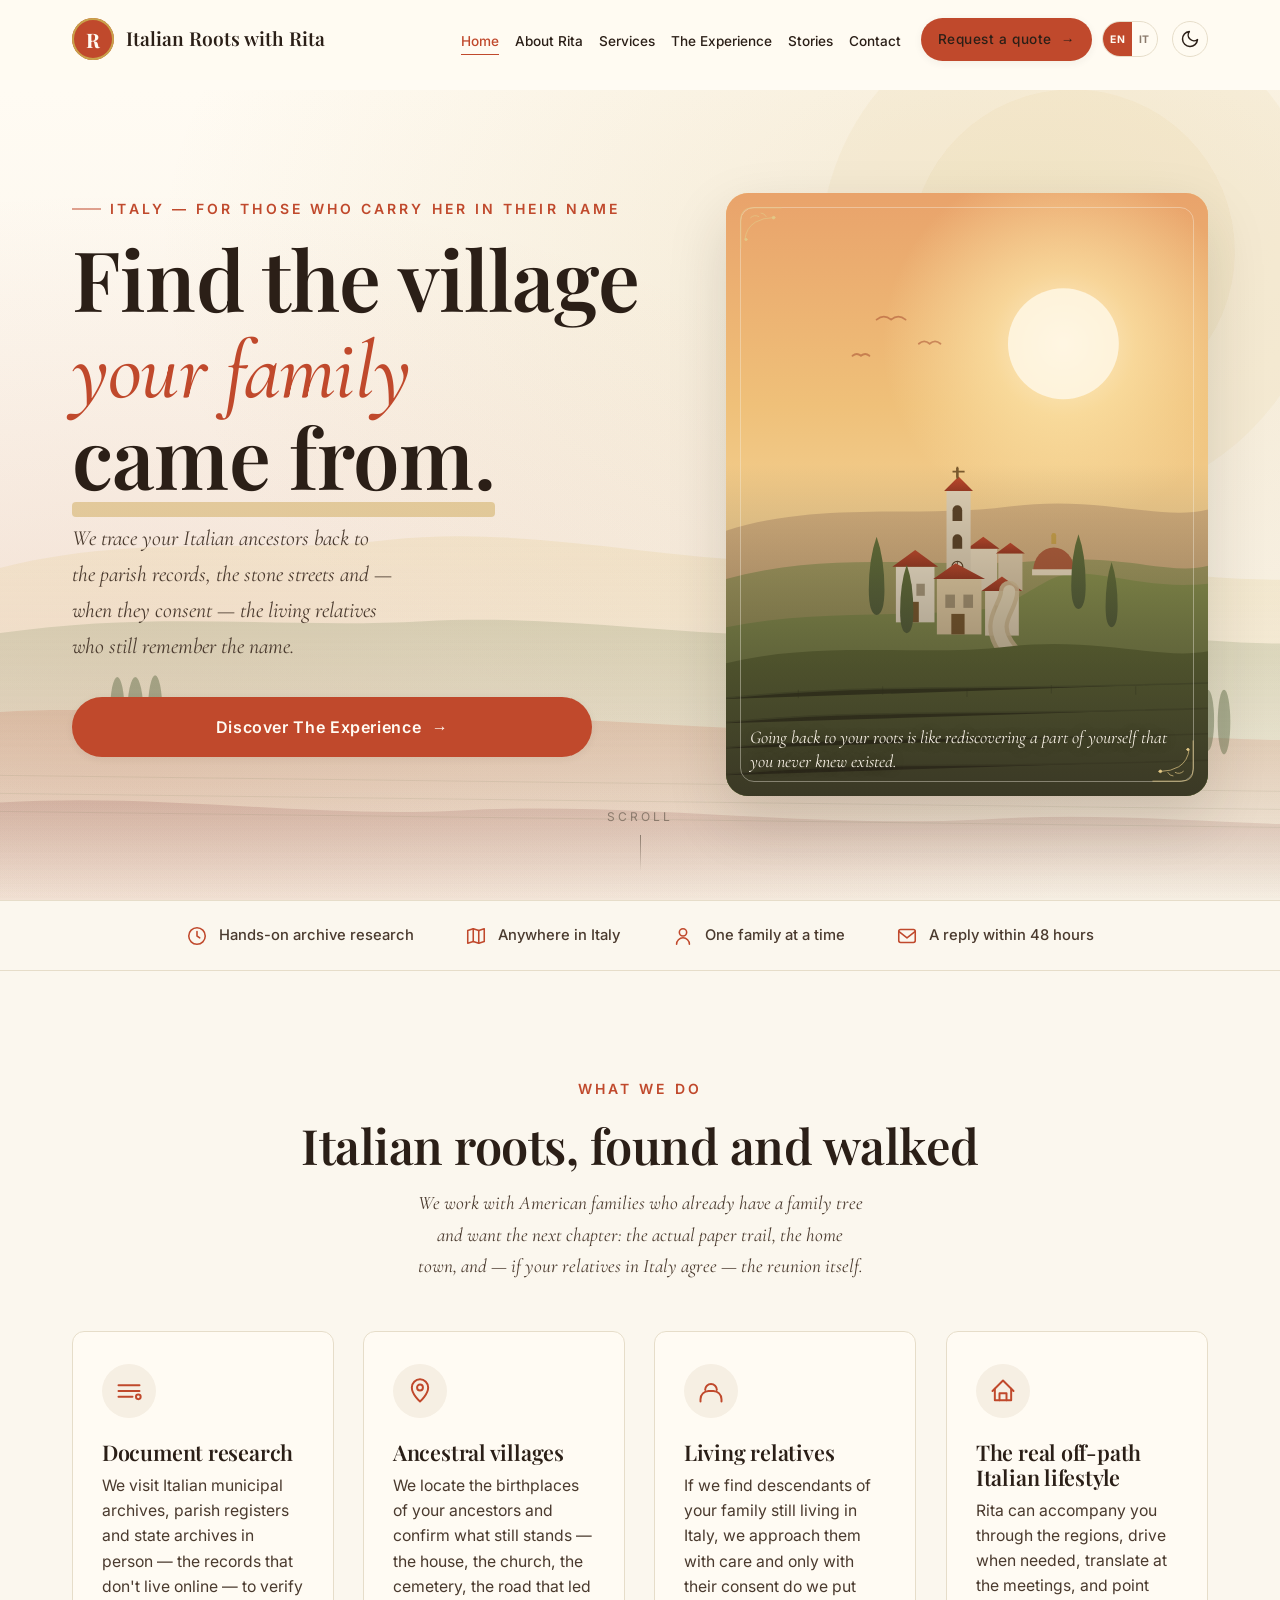
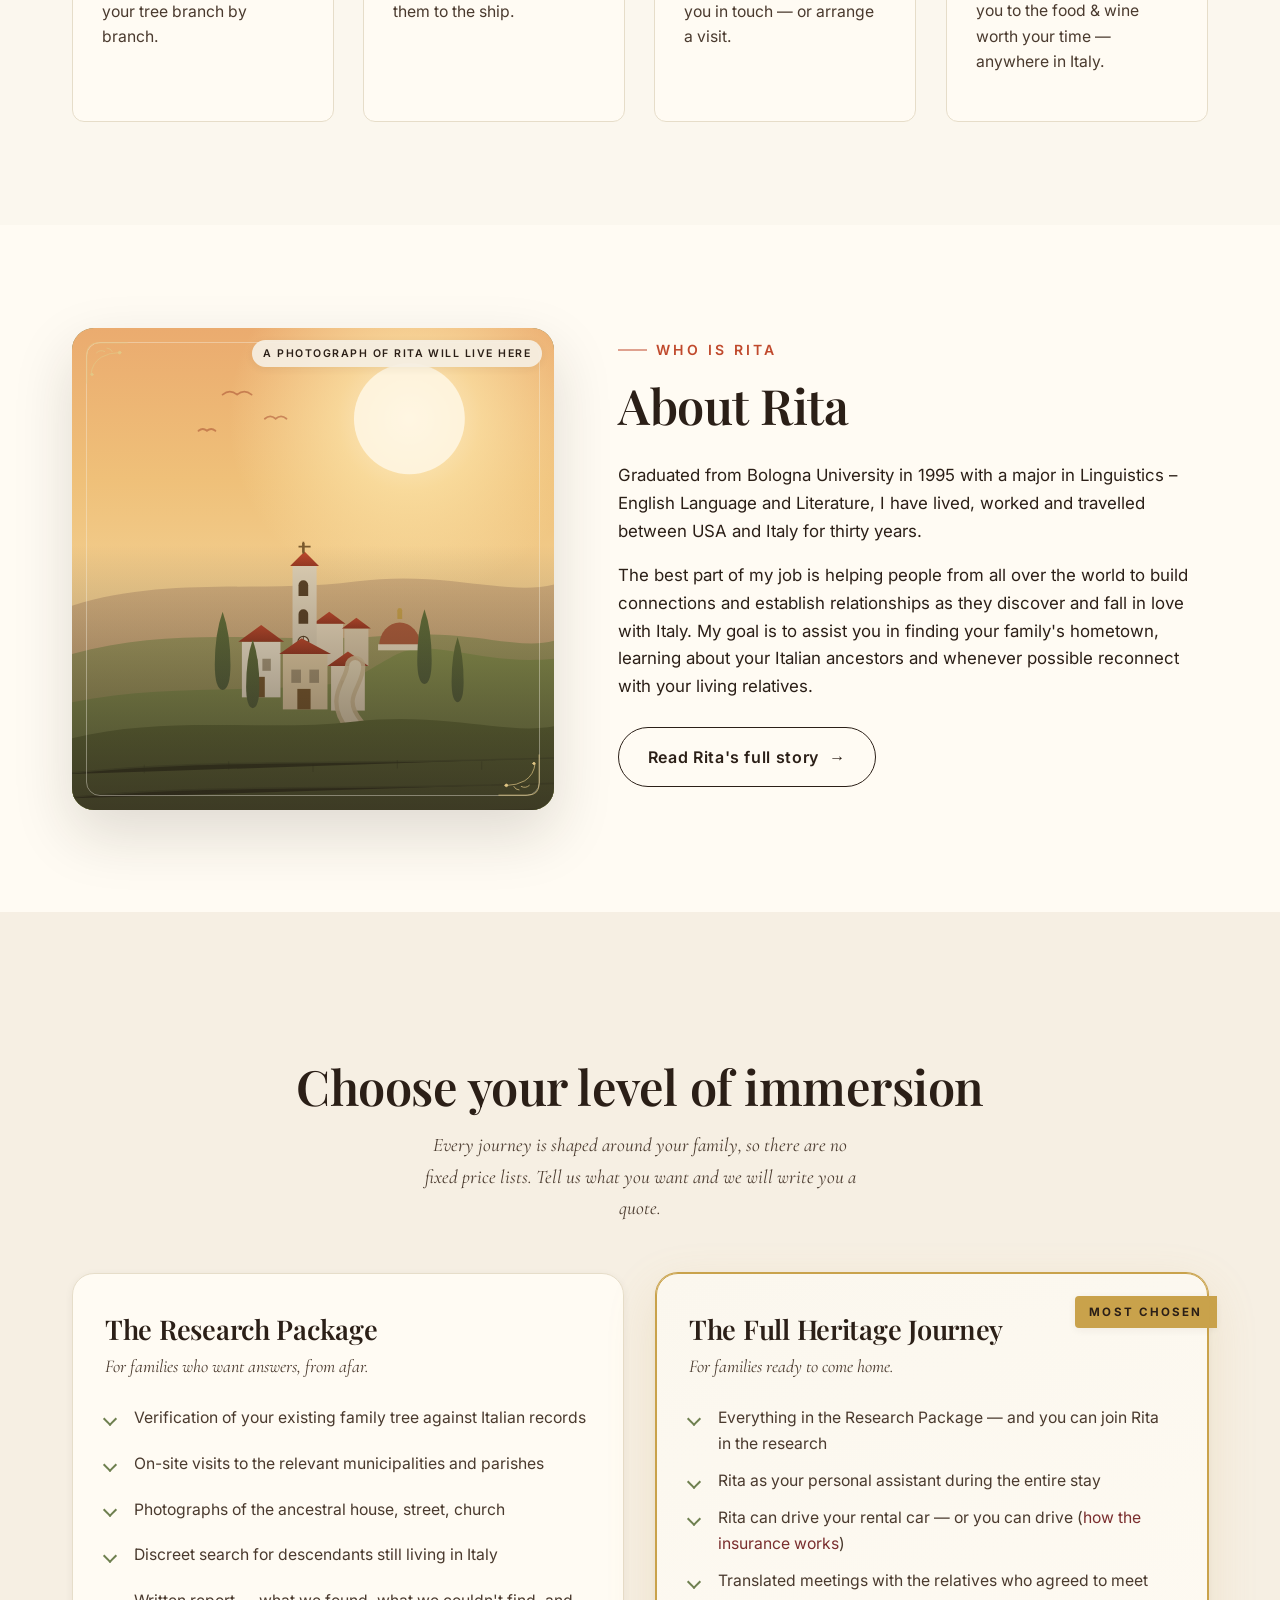
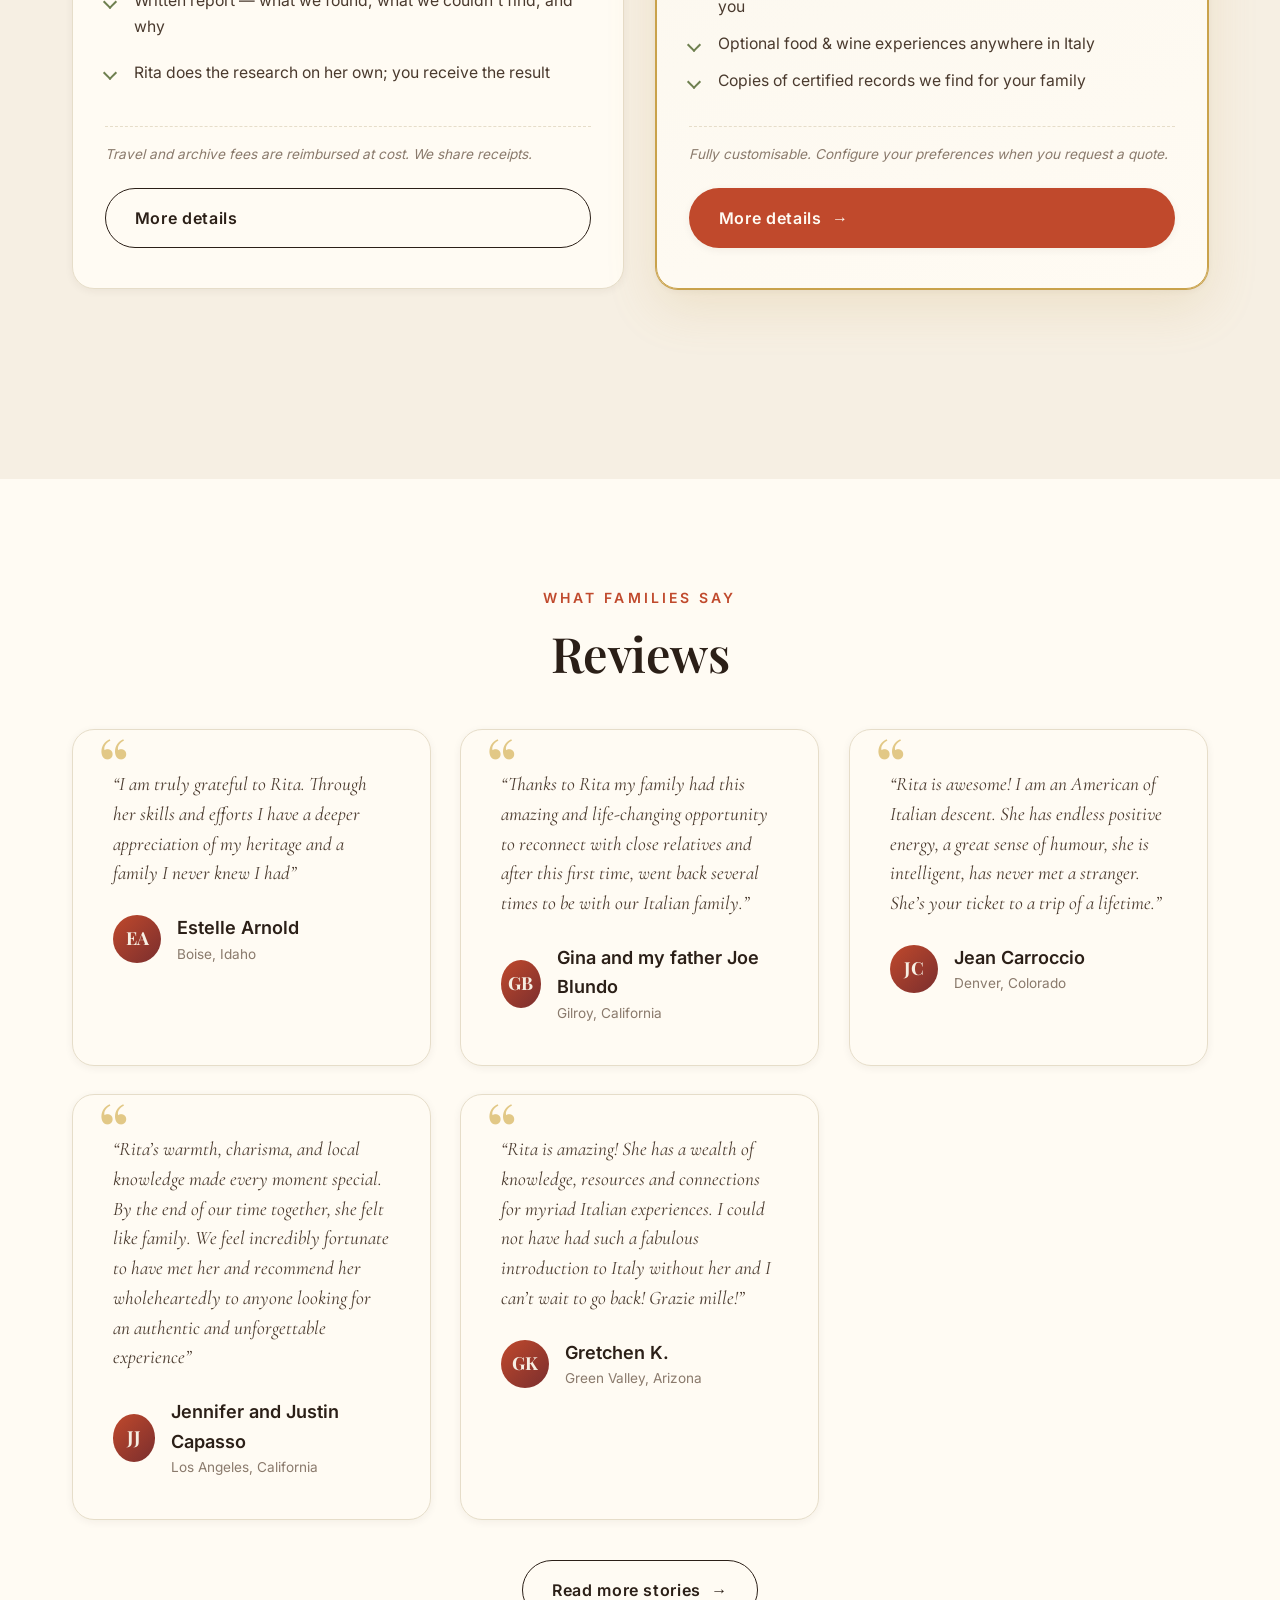
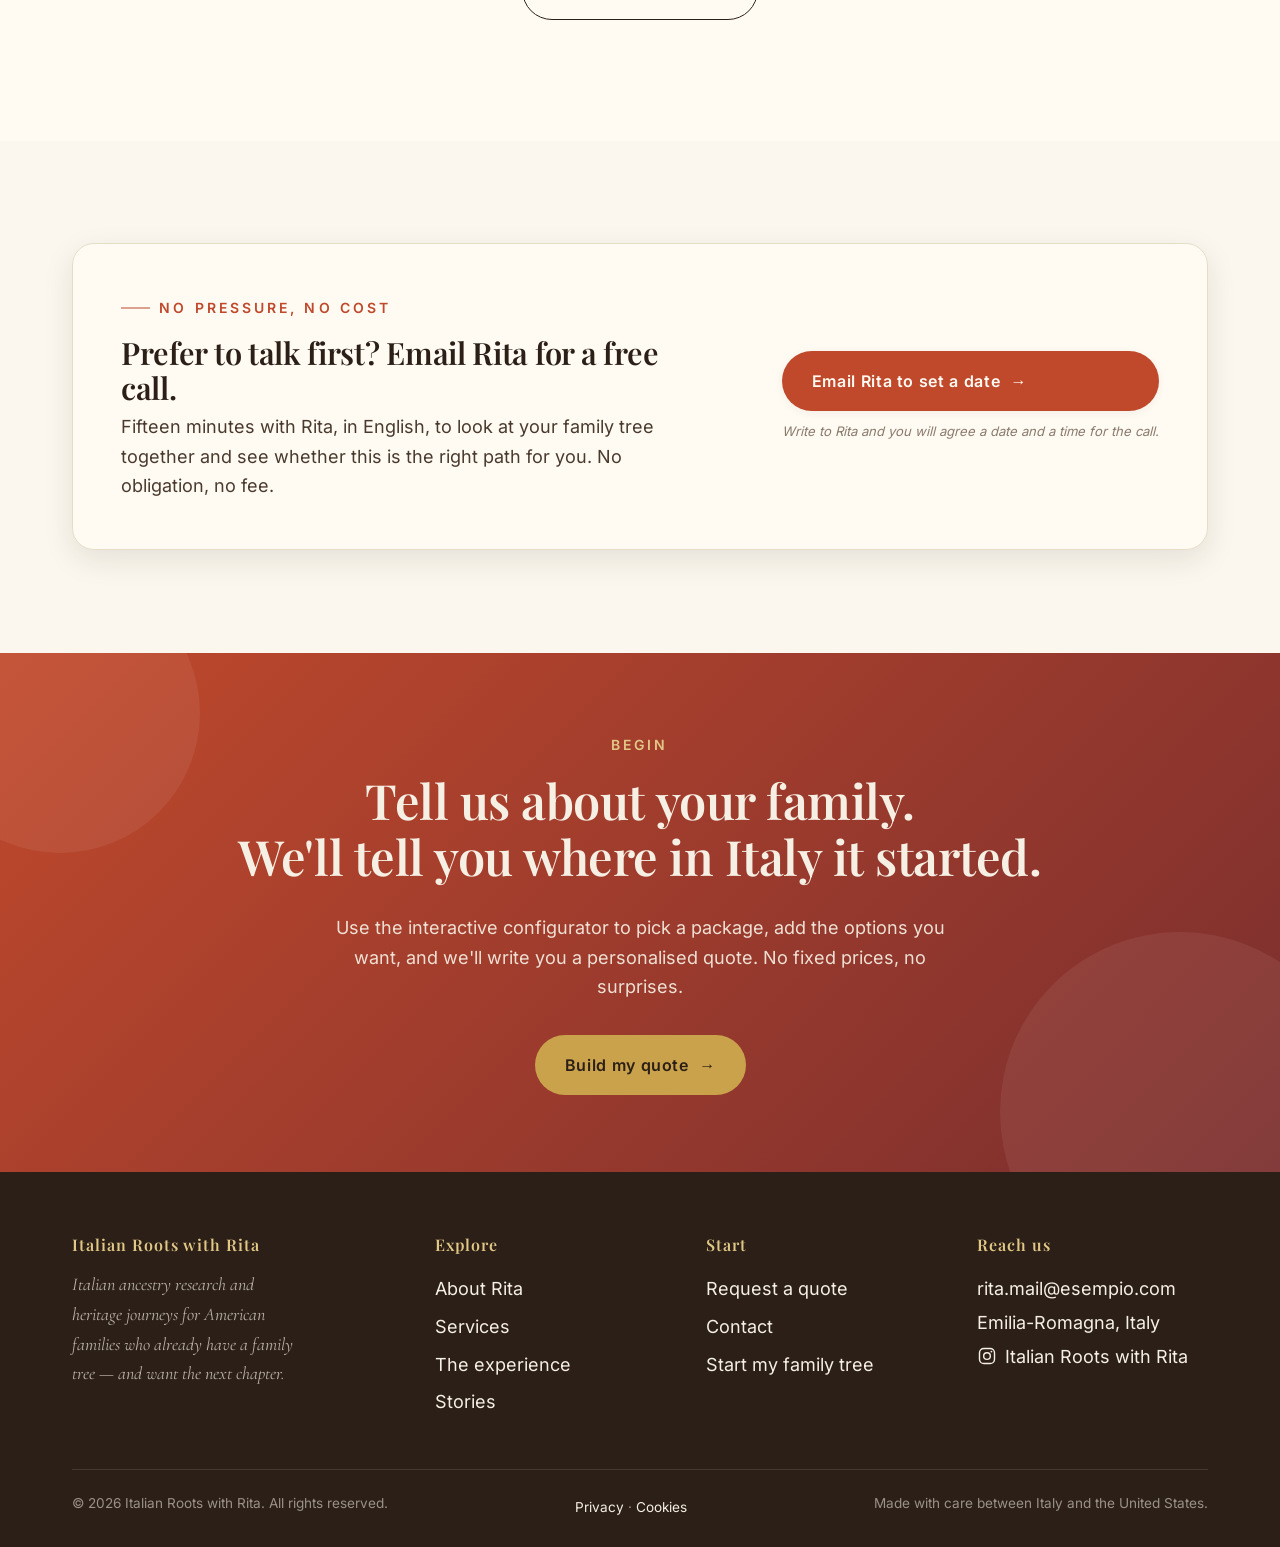
==== commit df5042fa: "Revisione dei contenuti e versione italiana del sito Contenuti - Auto a noleggio: Rita non e' piu' d" ====
--- a/index.html
+++ b/index.html
@@ -19,7 +19,7 @@
       window.addEventListener("pageshow", function(e){ if(e.persisted) apply(); });
     })();
   </script>
-  <title>Rita Roncassaglia — Italian Ancestry & Heritage Journeys</title>
+  <title>Italian Roots with Rita — Ancestry Research & Heritage Journeys</title>
   <meta name="description" content="Discover your Italian roots. Rita Roncassaglia researches family histories across Italian municipalities and accompanies American families to the villages of their ancestors." />
 
   <!-- Favicon -->
@@ -28,12 +28,12 @@
 
   <!-- Social cards -->
   <meta property="og:type" content="website" />
-  <meta property="og:title" content="Rita Roncassaglia — Italian Ancestry & Heritage Journeys" />
+  <meta property="og:title" content="Italian Roots with Rita — Ancestry Research & Heritage Journeys" />
   <meta property="og:description" content="We trace your Italian ancestors to the parish records, the home town, and — when they consent — the living relatives who still remember the name." />
   <meta property="og:image" content="https://rikybasket33.github.io/sito-rita/assets/img/og-card.png" />
   <meta property="og:locale" content="en_US" />
   <meta name="twitter:card" content="summary_large_image" />
-  <meta name="twitter:title" content="Rita Roncassaglia — Italian Ancestry & Heritage Journeys" />
+  <meta name="twitter:title" content="Italian Roots with Rita — Ancestry Research & Heritage Journeys" />
   <meta name="twitter:description" content="Find the village your family came from. Document research and heritage journeys across Italy." />
   <meta name="twitter:image" content="https://rikybasket33.github.io/sito-rita/assets/img/og-card.png" />
 
@@ -46,7 +46,7 @@
   {
     "@context": "https://schema.org",
     "@type": "ProfessionalService",
-    "name": "Rita Roncassaglia — Italian Ancestry & Heritage Journeys",
+    "name": "Italian Roots with Rita — Ancestry Research & Heritage Journeys",
     "description": "Italian ancestry research and heritage journeys for American families.",
     "areaServed": "IT",
     "knowsLanguage": ["en", "it"],
@@ -65,7 +65,7 @@
       <a href="index.html" class="brand" aria-label="Home">
         <span class="brand__mark">R</span>
         <span>
-          <span class="brand__name" data-biz="name">Rita Roncassaglia</span>
+          <span class="brand__name" data-biz="name">Italian Roots with Rita</span>
           <span class="brand__tagline" data-biz="tagline">Italian Ancestry &amp; Heritage Journeys</span>
         </span>
       </a>
@@ -79,6 +79,10 @@
           <li><a href="contact.html">Contact</a></li>
           <li class="nav__cta"><a class="btn btn--primary" href="quote.html"><span>Request a quote</span> <span class="arrow">→</span></a></li>
         </ul>
+        <div class="lang-switch" role="group" aria-label="Language / Lingua">
+          <button class="lang-switch__btn is-active" type="button" data-lang="en" aria-pressed="true">EN</button>
+          <button class="lang-switch__btn" type="button" data-lang="it" aria-pressed="false">IT</button>
+        </div>
         <button class="theme-toggle" type="button" aria-label="Switch to dark mode" aria-pressed="false">
           <svg class="icon-moon" viewBox="0 0 24 24" fill="none" stroke="currentColor" stroke-width="1.8" stroke-linecap="round" stroke-linejoin="round" aria-hidden="true">
             <path d="M21 12.79A9 9 0 1 1 11.21 3 7 7 0 0 0 21 12.79z"/>
@@ -114,9 +118,8 @@
           <p class="hero__lead reveal" data-delay="400">
             We trace your Italian ancestors back to the parish records, the stone streets and — when they consent — the living relatives who still remember the name.
           </p>
-          <div class="hero__ctas reveal" data-delay="500">
-            <a class="btn btn--primary" href="quote.html"><span>Request a custom quote</span> <span class="arrow">→</span></a>
-            <a class="btn btn--ghost" href="experience.html">See how it works</a>
+          <div class="hero__ctas hero__ctas--single reveal" data-delay="500">
+            <a class="btn btn--primary btn--wide" href="experience.html"><span>Discover The Experience</span> <span class="arrow">→</span></a>
           </div>
         </div>
 
@@ -130,8 +133,7 @@
             <svg viewBox="0 0 80 80" fill="none"><g stroke="currentColor" stroke-width="1.2" stroke-linecap="round"><path d="M5 75 L5 25 Q5 5 25 5 L75 5"/><path d="M12 60 Q14 40 30 30 Q44 22 60 22"/><circle cx="62" cy="22" r="2.4" fill="currentColor"/><circle cx="14" cy="60" r="2" fill="currentColor"/><path d="M22 22 q 6 -6 14 -2"/><path d="M40 14 q 6 0 9 6"/></g></svg>
           </span>
           <figcaption class="media-frame__caption">
-            <strong>“Where are you really from?”</strong>
-            <span>Let us answer it — with documents, with land, with people.</span>
+            <span>Going back to your roots is like rediscovering a part of yourself that you never knew existed.</span>
           </figcaption>
         </figure>
       </div>
@@ -304,8 +306,8 @@
               <li>Rita as your personal assistant during the entire stay</li>
               <li>Rita can drive your rental car &mdash; or you can drive (<a href="services.html#driving">how the insurance works</a>)</li>
               <li>Translated meetings with the relatives who agreed to meet you</li>
-              <li>Optional food &amp; wine suggestions anywhere in Italy — you book directly</li>
-              <li>Certified copies of the records we find for your family</li>
+              <li>Optional food &amp; wine experiences anywhere in Italy</li>
+              <li>Copies of certified records we find for your family</li>
             </ul>
             <p class="package__note">
               Fully customisable. Configure your preferences when you request a quote.
@@ -443,7 +445,7 @@
     <div class="container">
       <div class="footer__grid">
         <div class="footer__brand">
-          <h4 data-biz="name">Rita Roncassaglia</h4>
+          <h4 data-biz="name">Italian Roots with Rita</h4>
           <p>Italian ancestry research and heritage journeys for American families who already have a family tree — and want the next chapter.</p>
         </div>
         <div>
@@ -468,11 +470,12 @@
           <ul>
             <li><a href="#" data-biz="email">info@example.com</a></li>
             <li><span data-biz="location">Emilia-Romagna, Italy</span></li>
+            <li><a class="footer__ig" data-biz="instagram" href="https://www.instagram.com/" target="_blank" rel="noopener me" aria-label="Italian Roots with Rita on Instagram"><svg viewBox="0 0 24 24" fill="none" stroke="currentColor" stroke-width="1.7" stroke-linecap="round" stroke-linejoin="round" aria-hidden="true"><rect x="3" y="3" width="18" height="18" rx="5.2"/><circle cx="12" cy="12" r="4"/><circle cx="17.3" cy="6.7" r="1.15" fill="currentColor" stroke="none"/></svg><span>Italian Roots with Rita</span></a></li>
           </ul>
         </div>
       </div>
       <div class="footer__bottom">
-        <span>© <span data-biz="year">2026</span> Rita Roncassaglia. <span>All rights reserved.</span></span>
+        <span>© <span data-biz="year">2026</span> Italian Roots with Rita. <span>All rights reserved.</span></span>
         <span><a href="privacy.html">Privacy</a> &middot; <a href="cookies.html">Cookies</a></span>
         <span>Made with care between Italy and the United States.</span>
       </div>
@@ -481,5 +484,7 @@
 
   <script src="assets/js/config.js"></script>
   <script src="assets/js/main.js"></script>
+  <script src="assets/js/i18n-it.js"></script>
+  <script src="assets/js/i18n.js"></script>
 </body>
 </html>
--- a/assets/css/main.css
+++ b/assets/css/main.css
@@ -223,6 +223,11 @@
 }
 .btn--gold:hover { background: var(--c-gold-soft); }
 
+.btn--wide {
+  width: 100%;
+  justify-content: center;
+}
+
 .btn .arrow {
   display: inline-block;
   transition: transform var(--t-med) var(--ease);
@@ -431,6 +436,9 @@
   gap: 1rem;
   margin-bottom: 2.5rem;
 }
+/* Un solo pulsante, lungo quanto la colonna del testo */
+.hero__ctas--single { display: block; }
+.hero__ctas--single .btn { max-width: 520px; }
 
 .hero__stats {
   display: flex;
@@ -1020,6 +1028,35 @@
   border-color: var(--c-terracotta);
   background: var(--c-ivory);
 }
+/* Add-on messi in evidenza (i piu' pertinenti per il pacchetto scelto) */
+.addon--relevant {
+  padding-top: 1.7rem;
+  border-color: var(--c-gold);
+  box-shadow: inset 0 0 0 1px var(--c-gold);
+  background: var(--c-ivory);
+}
+[lang="it"] .addon--relevant::after { content: "Più pertinente"; }
+.addon--relevant::after {
+  content: "Most relevant";
+  position: absolute;
+  top: 0.45rem;
+  right: 0.7rem;
+  font-size: 0.68rem;
+  font-weight: 700;
+  letter-spacing: 0.08em;
+  text-transform: uppercase;
+  color: var(--c-ink);
+  background: var(--c-gold-soft);
+  border-radius: 999px;
+  padding: 0.12rem 0.55rem;
+  pointer-events: none;
+}
+.addons-note {
+  border-left: 3px solid var(--c-gold);
+  padding-left: 0.8rem;
+}
+.addons-note[hidden] { display: none; }
+
 .addon__name { font-weight: 600; }
 .addon__hint {
   display: block;
@@ -1119,6 +1156,19 @@
 }
 .footer a:hover { color: var(--c-gold-soft); }
 .footer ul { list-style: none; padding: 0; margin: 0; }
+/* .footer a imposta display:inline-block: serve piu' specificita' per il flex,
+   altrimenti icona e nome del profilo vanno a capo uno sotto l'altro. */
+.footer a.footer__ig {
+  display: inline-flex;
+  align-items: center;
+  gap: 0.5rem;
+}
+.footer__ig svg {
+  width: 20px;
+  height: 20px;
+  flex: 0 0 20px;
+  transition: color var(--t-fast) var(--ease);
+}
 .footer__brand p {
   font-family: var(--f-accent);
   font-style: italic;
@@ -1401,6 +1451,45 @@
 /* =============================================================
    THEME TOGGLE (sun / moon icon in the navbar)
    ============================================================= */
+/* Switch lingua EN / IT, gemello del pulsante tema */
+.lang-switch {
+  display: inline-flex;
+  align-items: center;
+  border: 1px solid var(--c-line);
+  border-radius: 999px;
+  overflow: hidden;
+  margin-left: 0.5rem;
+  flex-shrink: 0;
+  height: 40px;
+}
+.lang-switch__btn {
+  font-family: var(--f-body);
+  font-size: 0.72rem;
+  font-weight: 700;
+  letter-spacing: 0.06em;
+  padding: 0 0.6rem;
+  height: 100%;
+  border: 0;
+  background: transparent;
+  color: var(--c-muted);
+  cursor: pointer;
+  transition: background var(--t-fast) var(--ease), color var(--t-fast) var(--ease);
+}
+.lang-switch__btn:hover { color: var(--c-terracotta); }
+.lang-switch__btn.is-active {
+  background: var(--c-terracotta);
+  color: var(--c-ivory);
+}
+.lang-switch__btn:focus-visible {
+  outline: 2px solid var(--c-terracotta);
+  outline-offset: -2px;
+}
+[data-theme="dark"] .lang-switch { border-color: var(--c-line); }
+[data-theme="dark"] .lang-switch__btn.is-active {
+  background: var(--c-gold);
+  color: var(--c-ink);
+}
+
 .theme-toggle {
   --size: 40px;
   width: var(--size);
--- a/assets/css/responsive.css
+++ b/assets/css/responsive.css
@@ -143,6 +143,8 @@
 
   /* Theme toggle compact */
   .theme-toggle { --size: 38px; margin-left: 0; }
+  .lang-switch { height: 38px; margin-left: 0.35rem; }
+  .lang-switch__btn { font-size: 0.68rem; padding: 0 0.5rem; }
 
   /* Push content below smaller nav */
   .page { padding-top: 68px; }
@@ -329,6 +331,7 @@
   .btn { min-height: 48px; }
   .nav__links a { padding: 0.6rem 0.2rem; }
   .theme-toggle { --size: 44px; }
+  .lang-switch { height: 44px; }
   .addon, .choice { min-height: 56px; }
   .field input,
   .field select,
@@ -351,6 +354,8 @@
   .nav__cta { margin-left: 0.25rem; }
   .nav__cta .btn { padding: 0.6rem 1rem; font-size: 0.85rem; }
   .theme-toggle { --size: 36px; }
+  .lang-switch { height: 36px; margin-left: 0.25rem; }
+  .lang-switch__btn { font-size: 0.65rem; padding: 0 0.42rem; }
 }
 
 /* =============================================================
@@ -504,7 +509,7 @@
    PRINT — clean printable quote / about page
    ============================================================= */
 @media print {
-  .nav, .footer, .cta-strip, .scroll-cue, .theme-toggle, .nav__toggle { display: none !important; }
+  .nav, .footer, .cta-strip, .scroll-cue, .theme-toggle, .lang-switch, .nav__toggle { display: none !important; }
   .page { padding-top: 0; }
   body { background: #fff !important; color: #000 !important; }
   .section { padding: 1.5rem 0; }
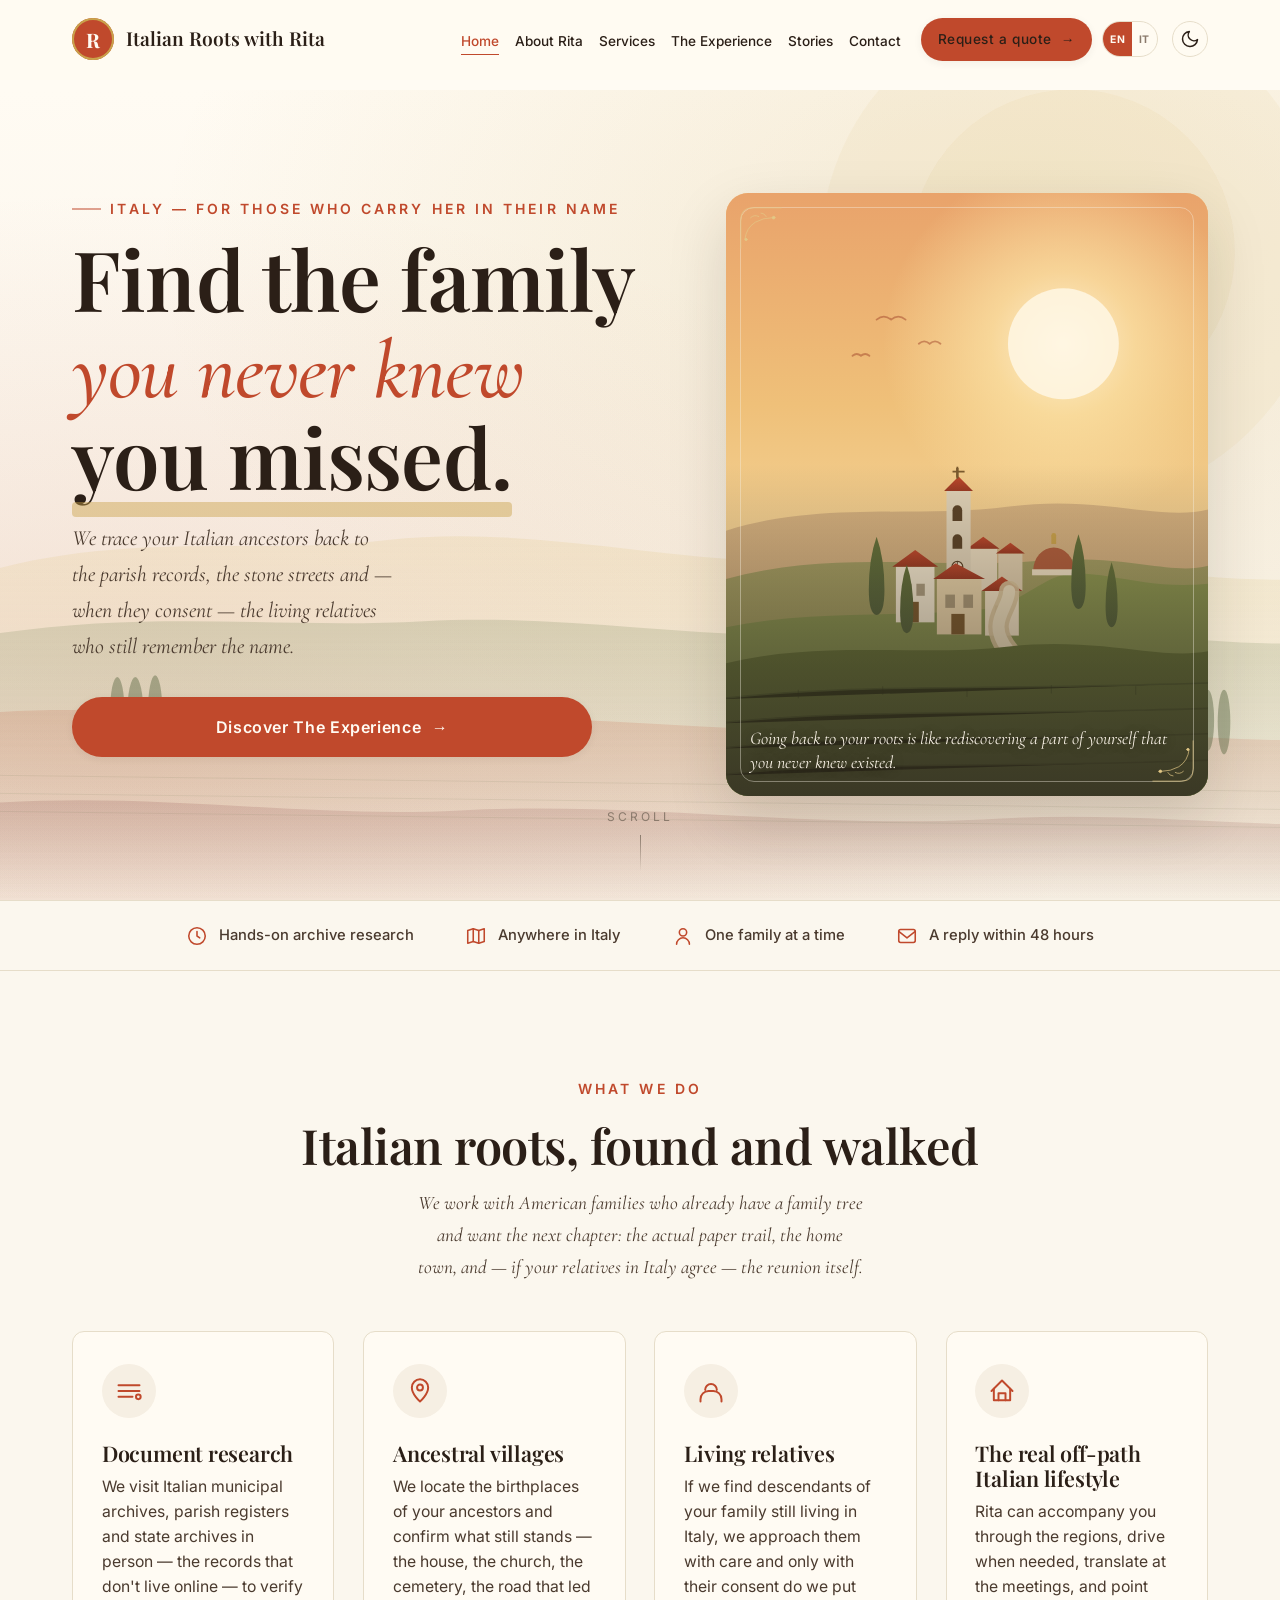
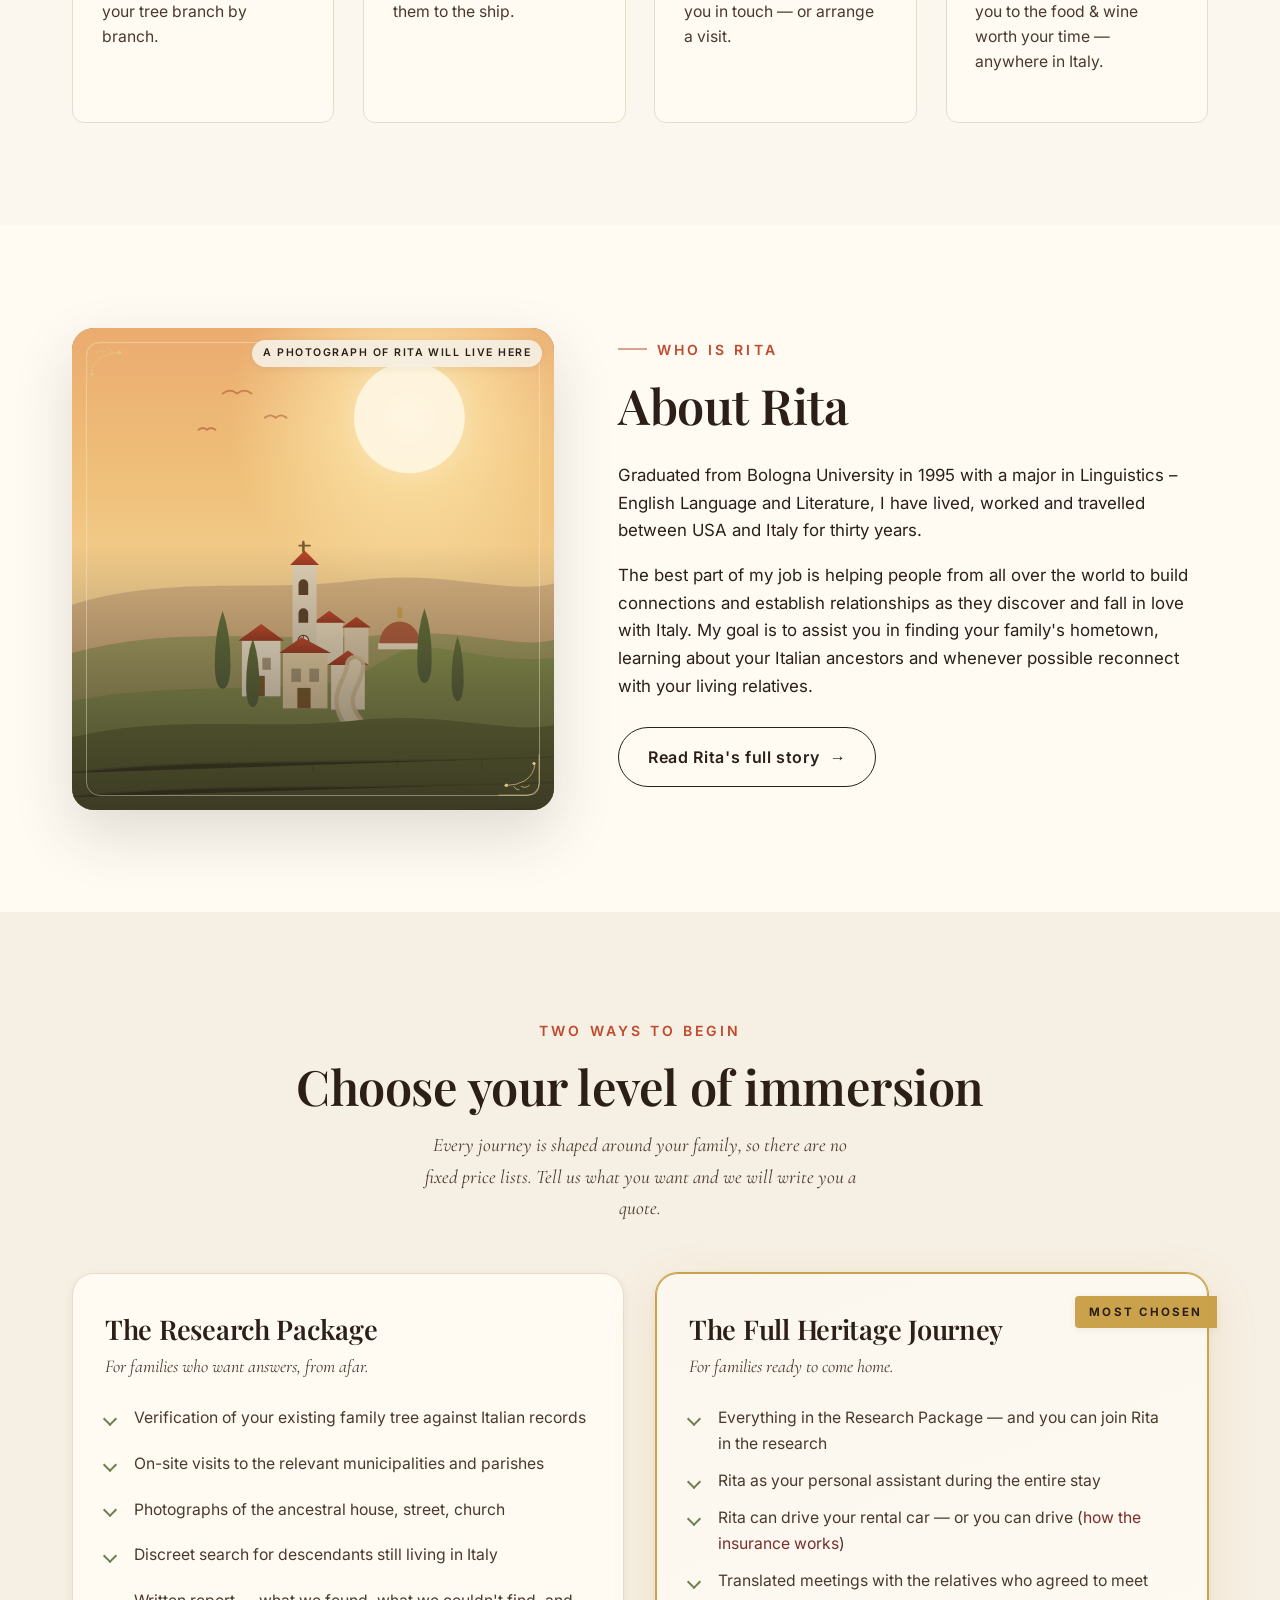
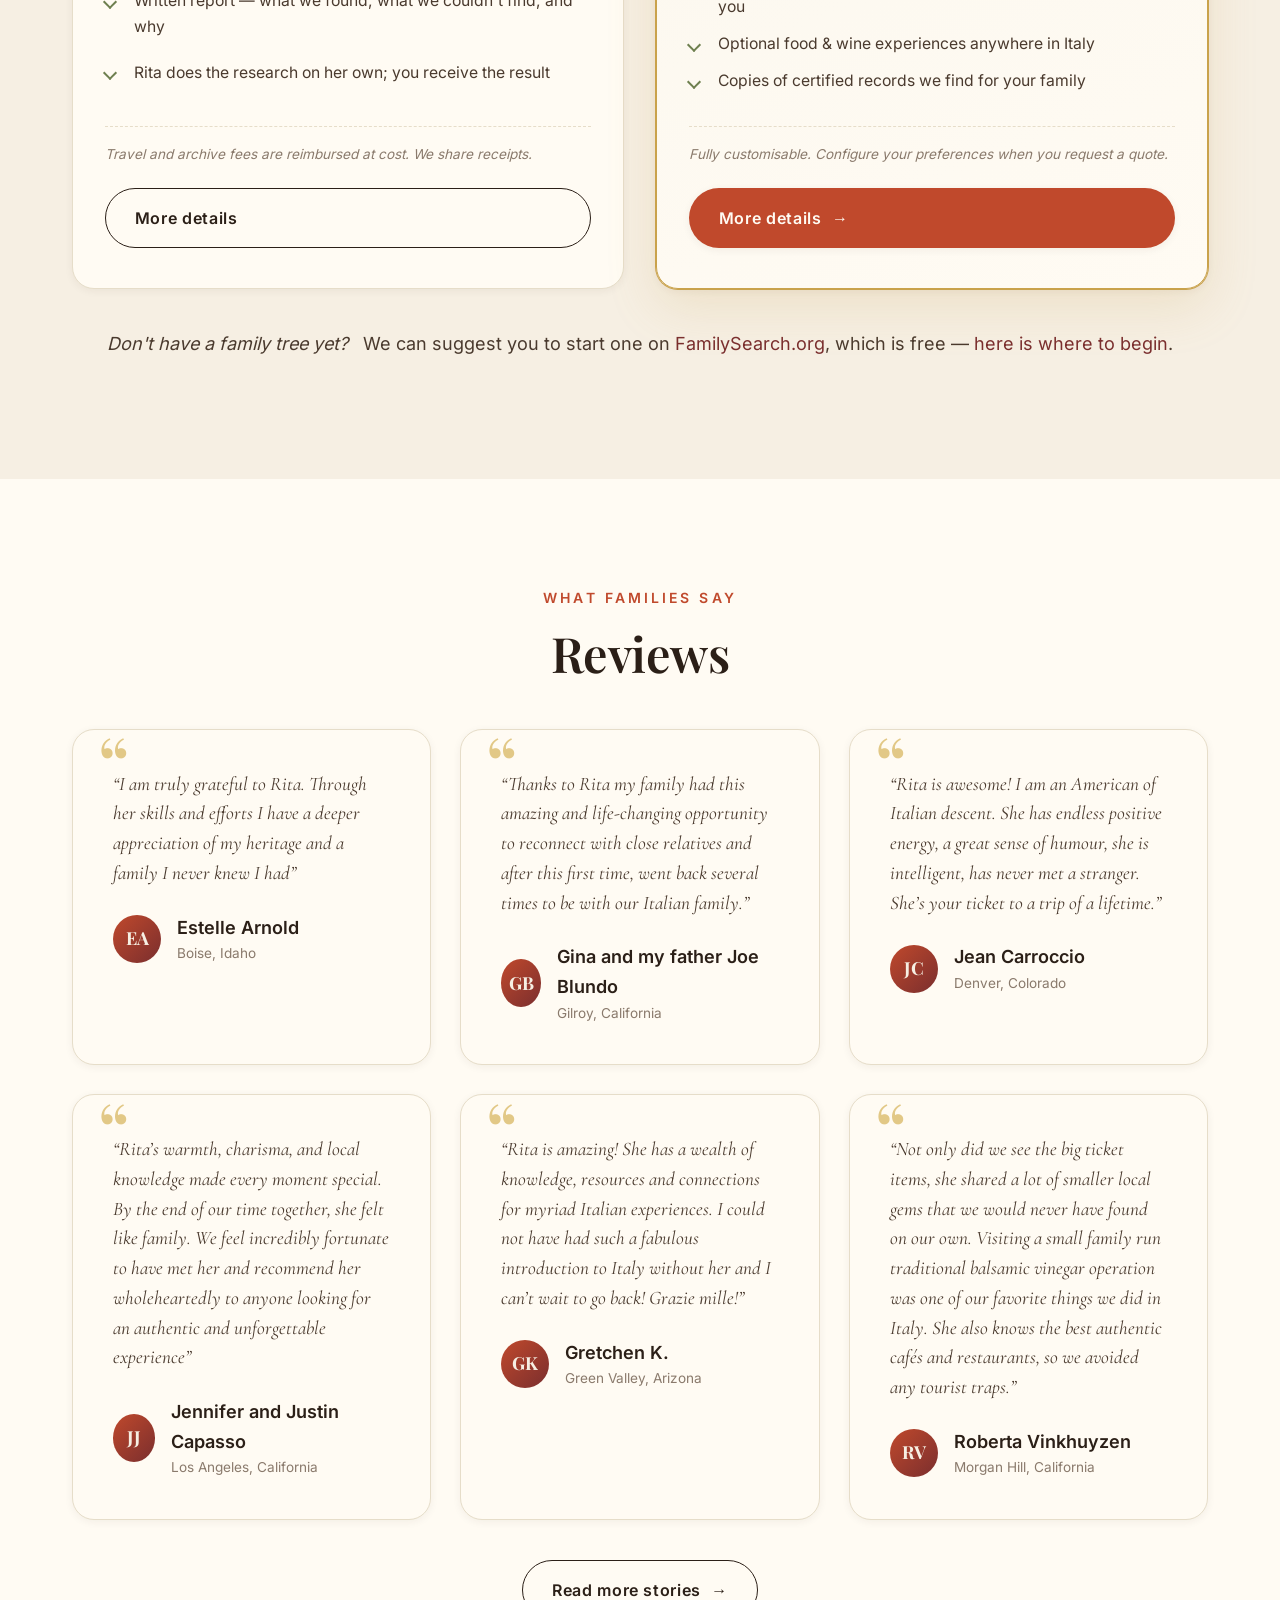
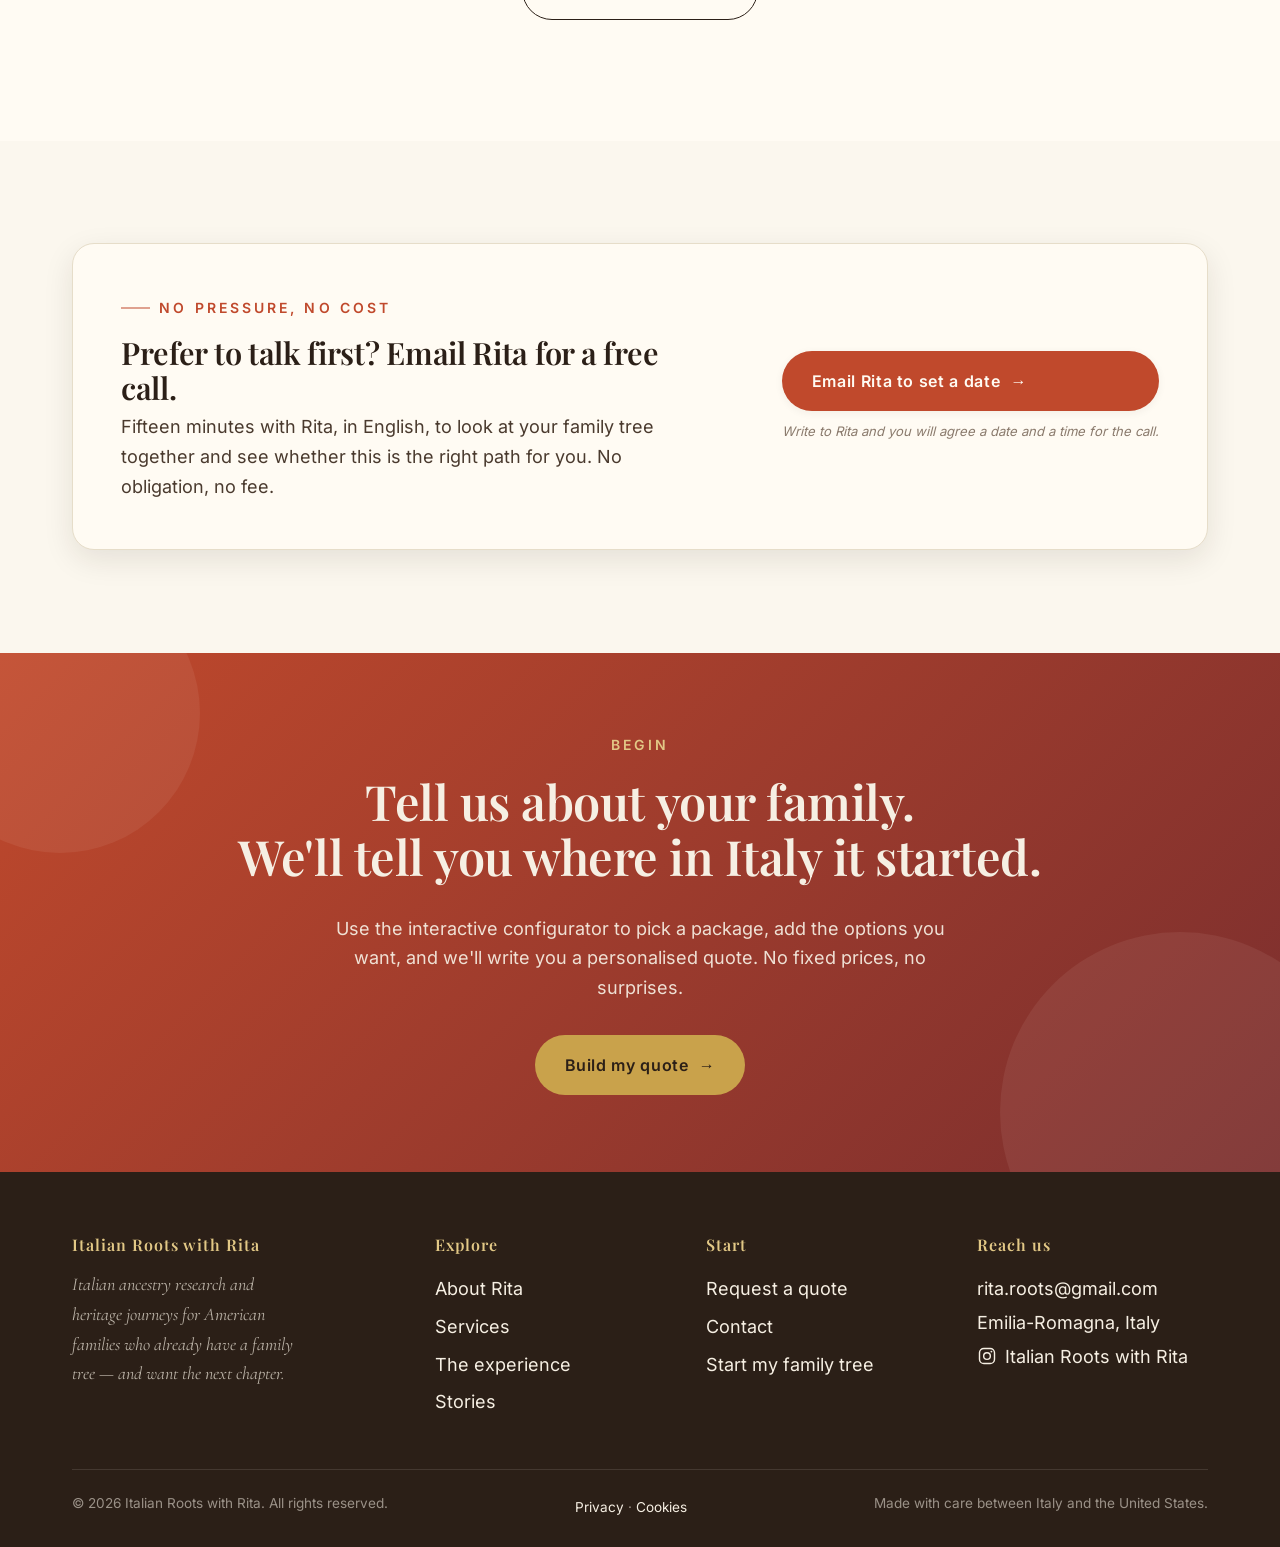
==== commit 6e84dde1: "Visualizzazione su smartphone, nuova frase di apertura, nuova recensione Le foto non dipendono piu' " ====
--- a/index.html
+++ b/index.html
@@ -17,6 +17,12 @@
       }
       apply();
       window.addEventListener("pageshow", function(e){ if(e.persisted) apply(); });
+      /* Le animazioni di ingresso (.reveal) partono da opacity:0 e vengono
+         accese da main.js. Se lo script non arriva — rete lenta sul cellulare,
+         blocco degli script, errore JS — senza questa classe foto e testi
+         resterebbero invisibili per sempre. Il CSS nasconde .reveal solo
+         quando trova html.js, quindi senza JS la pagina si vede tutta. */
+      document.documentElement.className += " js";
     })();
   </script>
   <title>Italian Roots with Rita — Ancestry Research & Heritage Journeys</title>
@@ -34,7 +40,7 @@
   <meta property="og:locale" content="en_US" />
   <meta name="twitter:card" content="summary_large_image" />
   <meta name="twitter:title" content="Italian Roots with Rita — Ancestry Research & Heritage Journeys" />
-  <meta name="twitter:description" content="Find the village your family came from. Document research and heritage journeys across Italy." />
+  <meta name="twitter:description" content="Find the family you never knew you missed. Document research and heritage journeys across Italy." />
   <meta name="twitter:image" content="https://rikybasket33.github.io/sito-rita/assets/img/og-card.png" />
 
   <link rel="stylesheet" href="assets/css/fonts.css">
@@ -111,9 +117,9 @@
         <div>
           <span class="eyebrow">Italy &mdash; for those who carry her in their name</span>
           <h1 class="hero__title" data-word-reveal>
-            Find the village
-            <span class="italic">your family</span>
-            <span class="underline">came from.</span>
+            Find the family
+            <span class="italic">you never knew</span>
+            <span class="underline">you missed.</span>
           </h1>
           <p class="hero__lead reveal" data-delay="400">
             We trace your Italian ancestors back to the parish records, the stone streets and — when they consent — the living relatives who still remember the name.
@@ -398,6 +404,19 @@
               </div>
             </div>
           </article>
+
+          <article class="testimonial reveal" data-delay="400">
+            <p class="testimonial__body">
+              &ldquo;Not only did we see the big ticket items, she shared a lot of smaller local gems that we would never have found on our own. Visiting a small family run traditional balsamic vinegar operation was one of our favorite things we did in Italy. She also knows the best authentic caf&eacute;s and restaurants, so we avoided any tourist traps.&rdquo;
+            </p>
+            <div class="testimonial__author">
+              <div class="testimonial__avatar">RV</div>
+              <div>
+                <div class="testimonial__name">Roberta Vinkhuyzen</div>
+                <div class="testimonial__from">Morgan Hill, California</div>
+              </div>
+            </div>
+          </article>
         </div>
 
         <p class="reveal" style="text-align:center; margin-top: 2.5rem;">
--- a/assets/css/main.css
+++ b/assets/css/main.css
@@ -1189,22 +1189,32 @@
 /* =============================================================
    REVEAL / MICRO ANIMATIONS
    ============================================================= */
-.reveal {
+/* Regola d'oro: .reveal nasconde il contenuto SOLO se il JavaScript e'
+   davvero attivo (html.js, messa dallo script inline nel <head>). Senza
+   questa condizione, un main.js che non arriva — rete mobile lenta, script
+   bloccati, un errore JS a monte — lascerebbe foto e testi invisibili per
+   sempre. Il caso peggiore diventa "nessuna animazione", non "pagina vuota". */
+.js .reveal {
   opacity: 0;
   transform: translateY(28px);
   transition:
     opacity var(--t-slow) var(--ease),
     transform var(--t-slow) var(--ease);
-  will-change: transform, opacity;
-}
-.reveal.is-visible {
+}
+.js .reveal.is-visible {
   opacity: 1;
   transform: none;
 }
-.reveal.reveal--left  { transform: translateX(-28px); }
-.reveal.reveal--right { transform: translateX(28px); }
-.reveal.is-visible.reveal--left,
-.reveal.is-visible.reveal--right { transform: none; }
+.js .reveal.reveal--left  { transform: translateX(-28px); }
+.js .reveal.reveal--right { transform: translateX(28px); }
+.js .reveal.is-visible.reveal--left,
+.js .reveal.is-visible.reveal--right { transform: none; }
+
+/* will-change solo finche' l'elemento deve ancora entrare. Tenerlo acceso
+   su tutti i .reveal creava decine di layer di composizione permanenti: su
+   iPhone la memoria video finisce e le foto grandi vengono disegnate vuote.
+   Appena l'elemento e' visibile il layer viene liberato. */
+.js .reveal:not(.is-visible) { will-change: transform, opacity; }
 
 .reveal[data-delay="100"] { transition-delay: 100ms; }
 .reveal[data-delay="200"] { transition-delay: 200ms; }
@@ -1293,7 +1303,7 @@
     transition-duration: 0.01ms !important;
     scroll-behavior: auto !important;
   }
-  .reveal { opacity: 1; transform: none; }
+  .js .reveal, .js .reveal.reveal--left, .js .reveal.reveal--right { opacity: 1; transform: none; }
 }
 
 /* =============================================================
--- a/assets/css/responsive.css
+++ b/assets/css/responsive.css
@@ -442,11 +442,13 @@
 @media (max-width: 640px) {
 
   /* Reveal animations must not move sideways on phones (would cause a
-     horizontal jiggle / scrollbar). Use vertical motion only. */
-  .reveal.reveal--left,
-  .reveal.reveal--right { transform: translateY(26px) !important; }
-  .reveal.is-visible.reveal--left,
-  .reveal.is-visible.reveal--right { transform: none !important; }
+     horizontal jiggle / scrollbar). Use vertical motion only.
+     Scoped to .js: senza JavaScript il contenuto non deve restare
+     spostato di 26px per sempre. */
+  .js .reveal.reveal--left,
+  .js .reveal.reveal--right { transform: translateY(26px) !important; }
+  .js .reveal.is-visible.reveal--left,
+  .js .reveal.is-visible.reveal--right { transform: none !important; }
 
   /* --- Hero --- */
   .hero { padding: 1rem 0 2.2rem; }
